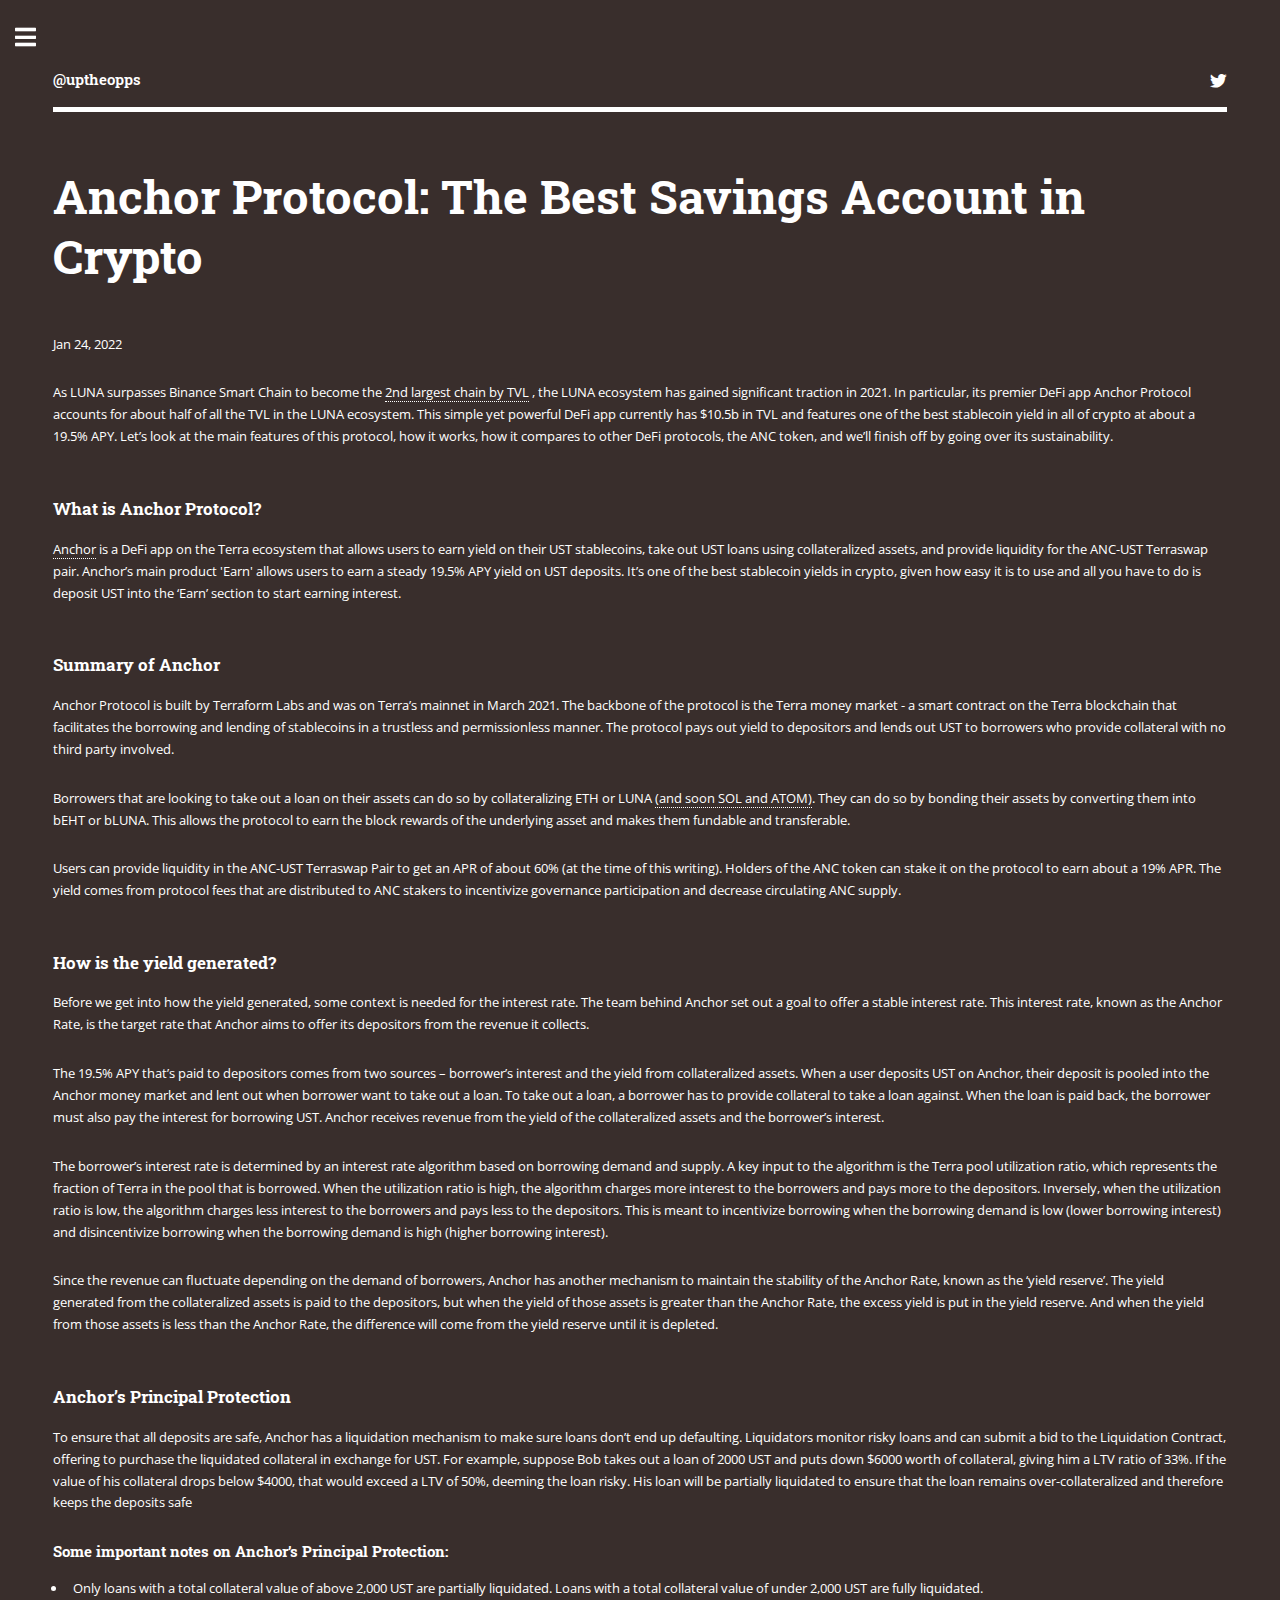
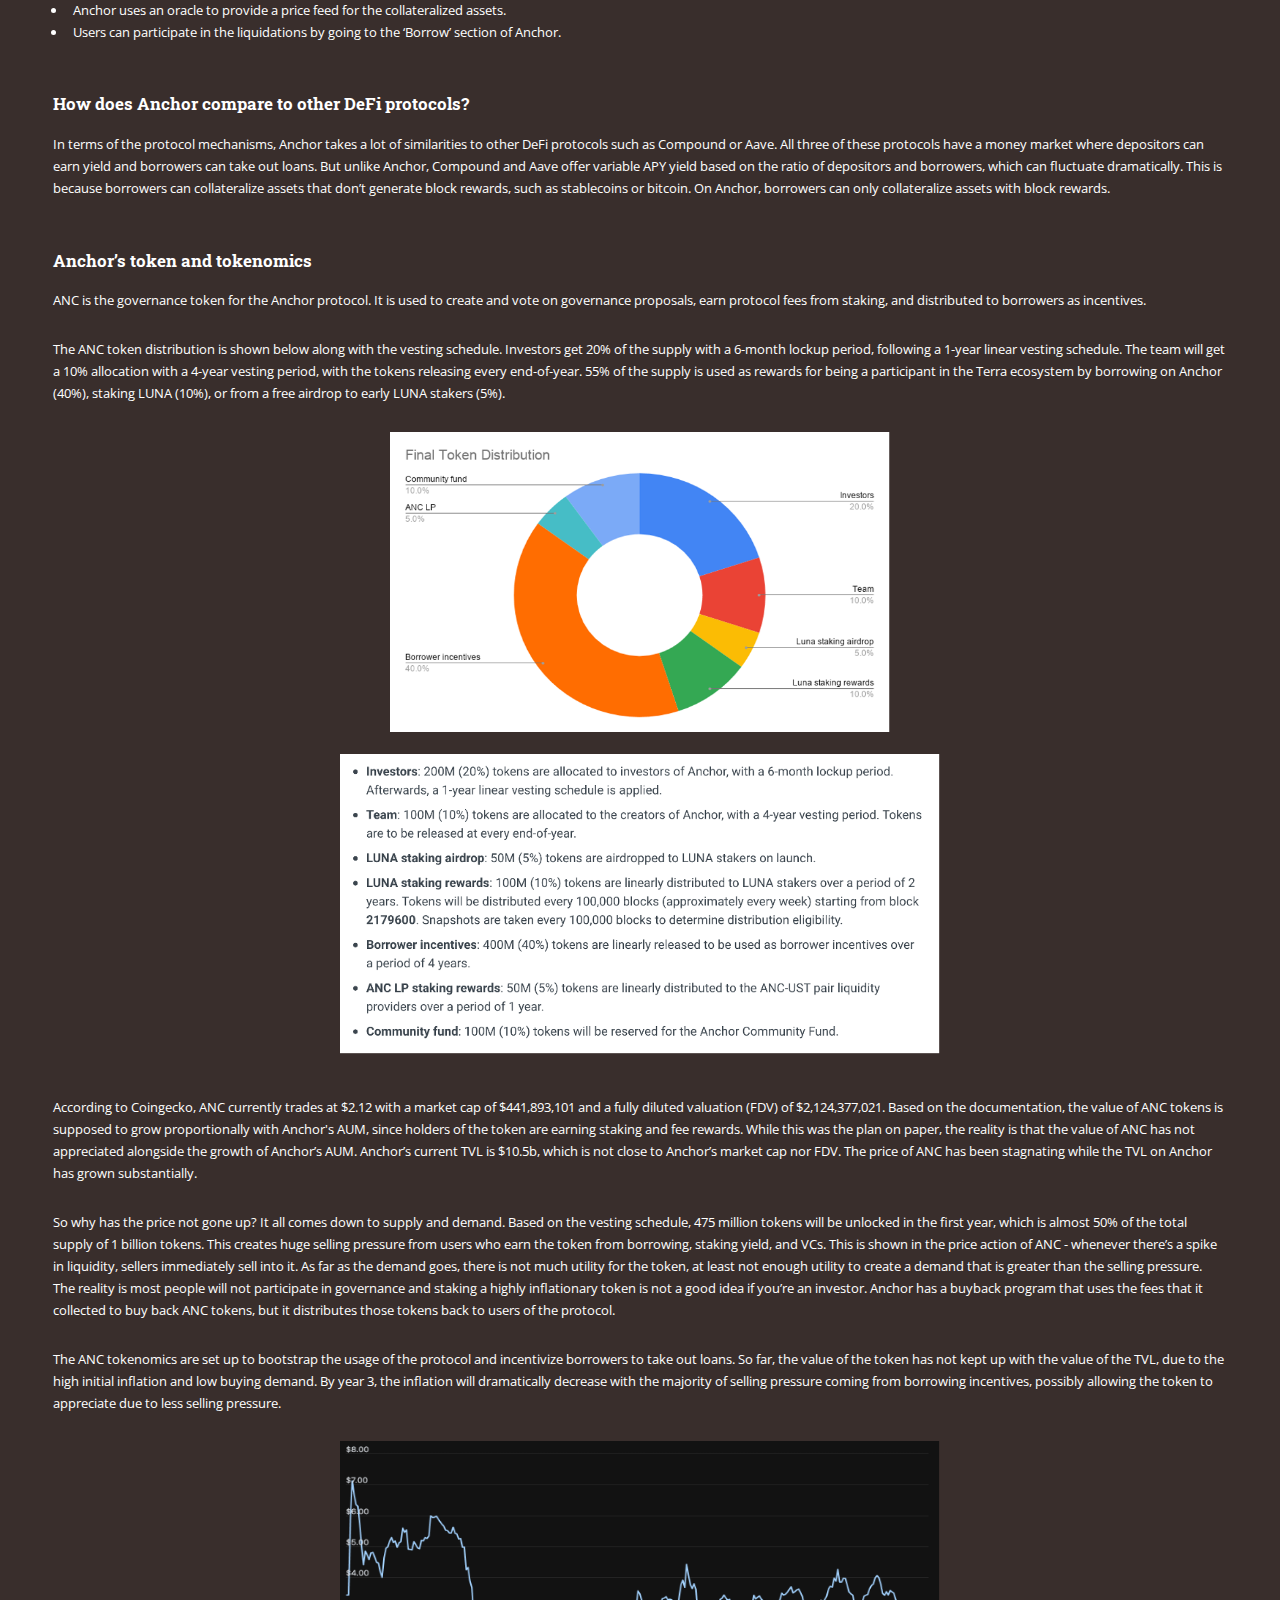
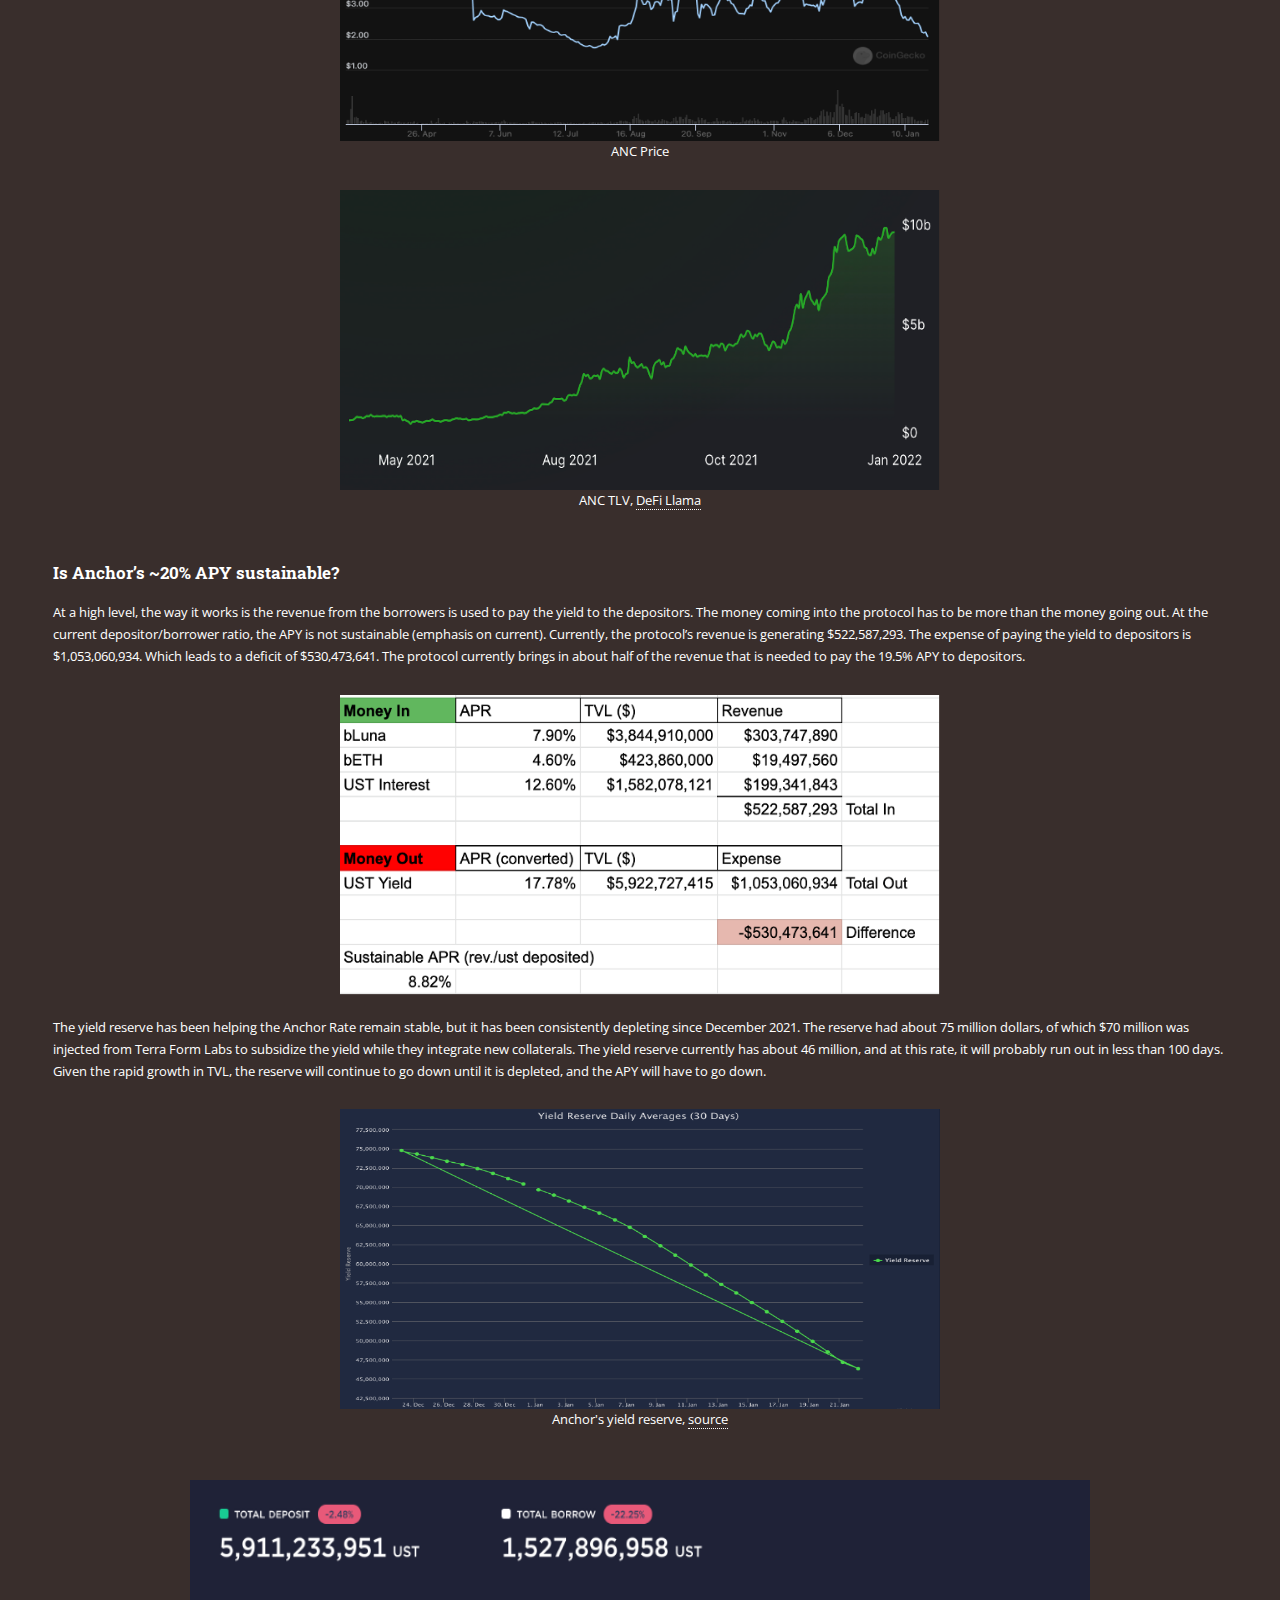
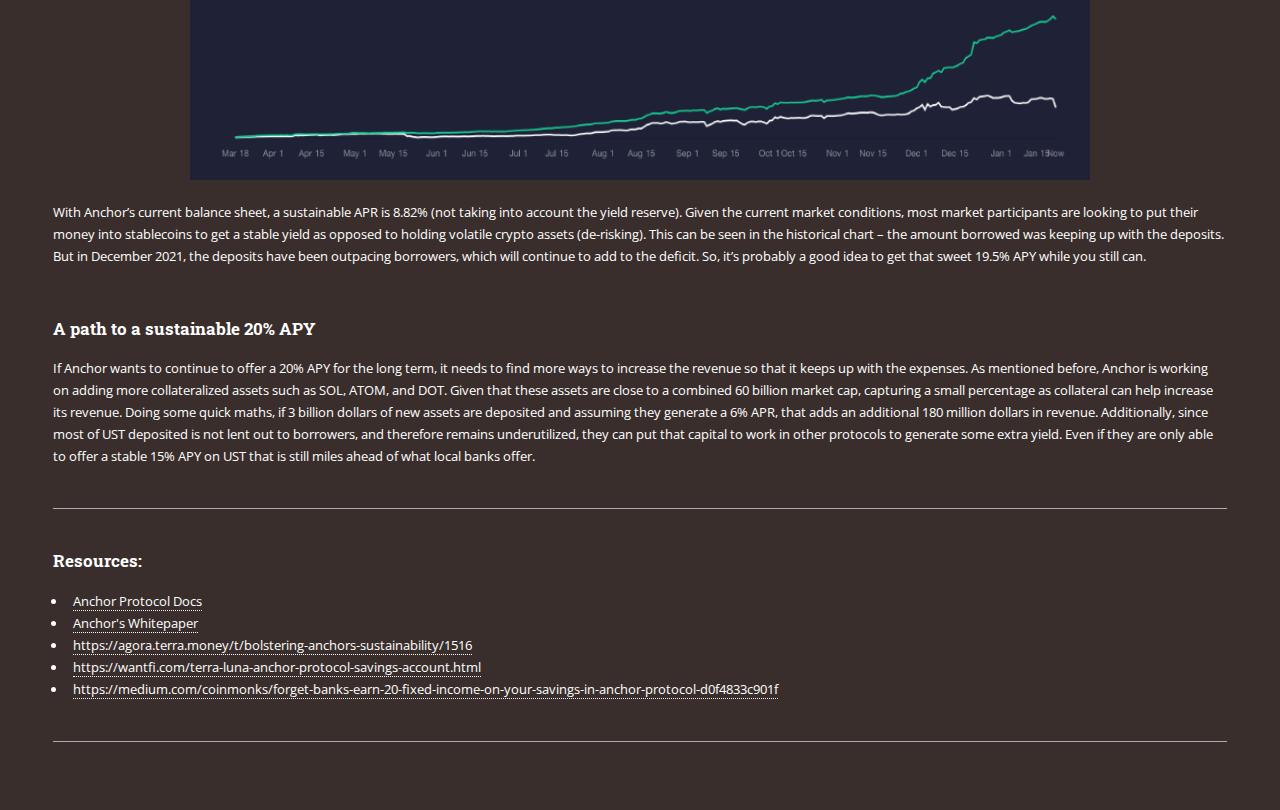
==== anchor_protocol_overview.html @ deb4ea28 "initialcommit" ====
<!DOCTYPE HTML>
<!--
	Editorial by HTML5 UP
	html5up.net | @ajlkn
	Free for personal and commercial use under the CCA 3.0 license (html5up.net/license)
-->
<html>
	<head>
		<title>Anchor Protocol: The Best Savings Account in Crypto</title>
		<meta charset="utf-8" />
		<meta name="viewport" content="width=device-width, initial-scale=1, user-scalable=no" />
		<link rel="stylesheet" href="assets/css/main.css" />
	</head>
	<body class="is-preload">

		<!-- Wrapper -->
			<div id="wrapper">

				<!-- Main -->
					<div id="main">
						<div class="inner">

							<!-- Header -->
								<header id="header">
									<a href="index.html" class="logo"><strong>@uptheopps</strong></a>
									<ul class="icons">
										<li><a href="https://www.twitter.com/uptheopps" target="_blank" class="icon brands fa-twitter"><span class="label">Twitter</span></a></li>
									</ul>
								</header>

							<!-- Content -->
								<section>
									<header class="main">
										<h1>Anchor Protocol: The Best Savings Account in Crypto</h1>
									</header>

									<p>Jan 24, 2022</p>

									<p>As LUNA surpasses Binance Smart Chain to become the <a href="https://www.coindesk.com/markets/2021/12/21/terra-becomes-second-largest-defi-protocol-surpassing-binance-smart-chain/" target="_blank">2nd largest chain by TVL</a> , the LUNA ecosystem has gained significant traction in 2021. In particular, its premier DeFi app Anchor Protocol accounts for about half of all the TVL in the LUNA ecosystem. This simple yet powerful DeFi app currently has $10.5b in TVL and features one of the best stablecoin yield in all of crypto at about a 19.5% APY. Let’s look at the main features of this protocol, how it works, how it compares to other DeFi protocols, the ANC token, and we’ll finish off by going over its sustainability.</p>
									<br>
									<h3>What is Anchor Protocol?</h3>
									<p><a href="https://www.anchorprotocol.com" target="_blank">Anchor</a>  is a DeFi app on the Terra ecosystem that allows users to earn yield on their UST stablecoins, take out UST loans using collateralized assets, and provide liquidity for the ANC-UST Terraswap pair. Anchor’s main product 'Earn' allows users to earn a steady 19.5% APY yield on UST deposits. It’s one of the best stablecoin yields in crypto, given how easy it is to use and all you have to do is deposit UST into the ‘Earn’ section to start earning interest.</p>
									<br>
									<h3>Summary of Anchor</h3>
									<p>Anchor Protocol is built by Terraform Labs and was on Terra’s mainnet in March 2021. The backbone of the protocol is the Terra money market - a smart contract on the Terra blockchain that facilitates the borrowing and lending of stablecoins in a trustless and permissionless manner. The protocol pays out yield to depositors and lends out UST to borrowers who provide collateral with no third party involved.</p>
									<p>Borrowers that are looking to take out a loan on their assets can do so by collateralizing ETH or LUNA <a href="https://twitter.com/anchor_protocol/status/1480732478478307330" target=_blank>(and soon SOL and ATOM)</a>. They can do so by bonding their assets by converting them into bEHT or bLUNA. This allows the protocol to earn the block rewards of the underlying asset and makes them fundable and transferable.</p>
									<p>Users can provide liquidity in the ANC-UST Terraswap Pair to get an APR of about 60% (at the time of this writing). Holders of the ANC token can stake it on the protocol to earn about a 19% APR. The yield comes from protocol fees that are distributed to ANC stakers to incentivize governance participation and decrease circulating ANC supply.</p>
									<br>
									<h3>How is the yield generated?</h3>
									<p>Before we get into how the yield generated, some context is needed for the interest rate. The team behind Anchor set out a goal to offer a stable interest rate. This interest rate, known as the Anchor Rate, is the target rate that Anchor aims to offer its depositors from the revenue it collects.</p>
									<p>The 19.5% APY that’s paid to depositors comes from two sources – borrower’s interest and the yield from collateralized assets. When a user deposits UST on Anchor, their deposit is pooled into the Anchor money market and lent out when borrower want to take out a loan. To take out a loan, a borrower has to provide collateral to take a loan against. When the loan is paid back, the borrower must also pay the interest for borrowing UST. Anchor receives revenue from the yield of the collateralized assets and the borrower’s interest.</p>
									<p>The borrower’s interest rate is determined by an interest rate algorithm based on borrowing demand and supply. A key input to the algorithm is the Terra pool utilization ratio, which represents the fraction of Terra in the pool that is borrowed. When the utilization ratio is high, the algorithm charges more interest to the borrowers and pays more to the depositors. Inversely, when the utilization ratio is low, the algorithm charges less interest to the borrowers and pays less to the depositors. This is meant to incentivize borrowing when the borrowing demand is low (lower borrowing interest) and disincentivize borrowing when the borrowing demand is high (higher borrowing interest).</p>
									<p>Since the revenue can fluctuate depending on the demand of borrowers, Anchor has another mechanism to maintain the stability of the Anchor Rate, known as the ‘yield reserve’. The yield generated from the collateralized assets is paid to the depositors, but when the yield of those assets is greater than the Anchor Rate, the excess yield is put in the yield reserve. And when the yield from those assets is less than the Anchor Rate, the difference will come from the yield reserve until it is depleted.</p>
									<br>
									<h3>Anchor’s Principal Protection</h3>
									<p>To ensure that all deposits are safe, Anchor has a liquidation mechanism to make sure loans don’t end up defaulting. Liquidators monitor risky loans and can submit a bid to the Liquidation Contract, offering to purchase the liquidated collateral in exchange for UST. For example, suppose Bob takes out a loan of 2000 UST and puts down $6000 worth of collateral, giving him a LTV ratio of 33%. If the value of his collateral drops below $4000, that would exceed a LTV of 50%, deeming the loan risky. His loan will be partially liquidated to ensure that the loan remains over-collateralized and therefore keeps the deposits safe</p>
									<h4>Some important notes on Anchor’s Principal Protection:</h4>
									<ul>
										<li>Only loans with a total collateral value of above 2,000 UST are partially liquidated. Loans with a total collateral value of under 2,000 UST are fully liquidated.</li>
										<li>Anchor uses an oracle to provide a price feed for the collateralized assets.</li>
										<li>Users can participate in the liquidations by going to the ‘Borrow’ section of Anchor.</li>
									</ul>
									<br>
									<h3>How does Anchor compare to other DeFi protocols?</h3>
									<p>In terms of the protocol mechanisms, Anchor takes a lot of similarities to other DeFi protocols such as Compound or Aave. All three of these protocols have a money market where depositors can earn yield and borrowers can take out loans. But unlike Anchor, Compound and Aave offer variable APY yield based on the ratio of depositors and borrowers, which can fluctuate dramatically. This is because borrowers can collateralize assets that don’t generate block rewards, such as stablecoins or bitcoin. On Anchor, borrowers can only collateralize assets with block rewards.</p>
									<br>
									<h3>Anchor’s token and tokenomics</h3>
									<p>ANC is the governance token for the Anchor protocol. It is used to create and vote on governance proposals, earn protocol fees from staking, and distributed to borrowers as incentives.</p>
									<p>The ANC token distribution is shown below along with the vesting schedule. Investors get 20% of the supply with a 6-month lockup period, following a 1-year linear vesting schedule. The team will get a 10% allocation with a 4-year vesting period, with the tokens releasing every end-of-year. 55% of the supply is used as rewards for being a participant in the Terra ecosystem by borrowing on Anchor (40%), staking LUNA (10%), or from a free airdrop to early LUNA stakers (5%).</p>
									<img src="images/anc_token_distribution.png" alt="anc_token_distribution" width="500" height="300">
									<br>
									<img src="images/anc_vesting_schedule.png" alt="anc_vesting_schedule" width="600" height="300">
									<br>
									<br>
									<p>According to Coingecko, ANC currently trades at $2.12 with a market cap of $441,893,101 and a fully diluted valuation (FDV) of $2,124,377,021. Based on the documentation, the value of ANC tokens is supposed to grow proportionally with Anchor's AUM, since holders of the token are earning staking and fee rewards. While this was the plan on paper, the reality is that the value of ANC has not appreciated alongside the growth of Anchor’s AUM. Anchor’s current TVL is $10.5b, which is not close to Anchor’s market cap nor FDV. The price of ANC has been stagnating while the TVL on Anchor has grown substantially.</p>
									<p>So why has the price not gone up? It all comes down to supply and demand. Based on the vesting schedule, 475 million tokens will be unlocked in the first year, which is almost 50% of the total supply of 1 billion tokens. This creates huge selling pressure from users who earn the token from borrowing, staking yield, and VCs. This is shown in the price action of ANC - whenever there’s a spike in liquidity, sellers immediately sell into it. As far as the demand goes, there is not much utility for the token, at least not enough utility to create a demand that is greater than the selling pressure. The reality is most people will not participate in governance and staking a highly inflationary token is not a good idea if you’re an investor. Anchor has a buyback program that uses the fees that it collected to buy back ANC tokens, but it distributes those tokens back to users of the protocol.</p>
									<p>The ANC tokenomics are set up to bootstrap the usage of the protocol and incentivize borrowers to take out loans. So far, the value of the token has not kept up with the value of the TVL, due to the high initial inflation and low buying demand. By year 3, the inflation will dramatically decrease with the majority of selling pressure coming from borrowing incentives, possibly allowing the token to appreciate due to less selling pressure.</p>
									<img src="images/anc_price.png" alt="anc_price" width="600" height="300">
									<p style="text-align:center">ANC Price</p>
									<img src="images/anc_tvl.png" alt="anc_tvl" width="600" height="300" class="center">
									<p style="text-align:center">ANC TLV, <a href="https://defillama.com/protocol/anchor" target="_blank">DeFi Llama</a></p>
									<br>
									<h3>Is Anchor’s ~20% APY sustainable?</h3>
									<p>At a high level, the way it works is the revenue from the borrowers is used to pay the yield to the depositors. The money coming into the protocol has to be more than the money going out. At the current depositor/borrower ratio, the APY is not sustainable (emphasis on current). Currently, the protocol’s revenue is generating $522,587,293. The expense of paying the yield to depositors is $1,053,060,934. Which leads to a deficit of $530,473,641. The protocol currently brings in about half of the revenue that is needed to pay the 19.5% APY to depositors.</p>
									<img src="images/anc_balance_sheet.png" alt="anc_balance_sheet" width="600" height="300">
									<br>
									<p>The yield reserve has been helping the Anchor Rate remain stable, but it has been consistently depleting since December 2021. The reserve had about 75 million dollars, of which $70 million was injected from Terra Form Labs to subsidize the yield while they integrate new collaterals. The yield reserve currently has about 46 million, and at this rate, it will probably run out in less than 100 days. Given the rapid growth in TVL, the reserve will continue to go down until it is depleted, and the APY will have to go down. </p>
									<img src="images/anc_yield_res.png" alt="anc_yield_res" width="600" height="300">
									<p style="text-align:center">Anchor's yield reserve, <a href="http://www.mirrortracker.info/anchor" target="_blank">source</a></p>
									<br>
									<img src="images/anc_borrow_deposit.png" alt="anc_borrow_deposit" width="900" height="300">
									<br>
									<p>With Anchor’s current balance sheet, a sustainable APR is 8.82% (not taking into account the yield reserve). Given the current market conditions, most market participants are looking to put their money into stablecoins to get a stable yield as opposed to holding volatile crypto assets (de-risking). This can be seen in the historical chart – the amount borrowed was keeping up with the deposits. But in December 2021, the deposits have been outpacing borrowers, which will continue to add to the deficit. So, it’s probably a good idea to get that sweet 19.5% APY while you still can. </p>
									<br>
									<h3>A path to a sustainable 20% APY</h3>
									<p>If Anchor wants to continue to offer a 20% APY for the long term, it needs to find more ways to increase the revenue so that it keeps up with the expenses. As mentioned before, Anchor is working on adding more collateralized assets such as SOL, ATOM, and DOT. Given that these assets are close to a combined 60 billion market cap, capturing a small percentage as collateral can help increase its revenue. Doing some quick maths, if 3 billion dollars of new assets are deposited and assuming they generate a 6% APR, that adds an additional 180 million dollars in revenue. Additionally, since most of UST deposited is not lent out to borrowers, and therefore remains underutilized, they can put that capital to work in other protocols to generate some extra yield. Even if they are only able to offer a stable 15% APY on UST that is still miles ahead of what local banks offer.</p>
									<hr class="major" />
									<h3>Resources:</h3>
									<ul>
										<li><a href="https://docs.anchorprotocol.com/" target="_blank">Anchor Protocol Docs</a></li>
										<li><a href="https://www.anchorprotocol.com/docs/anchor-v1.1.pdf" target="_blank">Anchor's Whitepaper</a></li>
										<li><a href="https://agora.terra.money/t/bolstering-anchors-sustainability/1516" target="_blank">https://agora.terra.money/t/bolstering-anchors-sustainability/1516</a></li>
										<li><a href="https://wantfi.com/terra-luna-anchor-protocol-savings-account.html" target="_blank">https://wantfi.com/terra-luna-anchor-protocol-savings-account.html</a></li>
										<li><a href="https://medium.com/coinmonks/forget-banks-earn-20-fixed-income-on-your-savings-in-anchor-protocol-d0f4833c901f" target="_blank">https://medium.com/coinmonks/forget-banks-earn-20-fixed-income-on-your-savings-in-anchor-protocol-d0f4833c901f</a></li>
									</ul>
									<hr class="major" />
									<style>
										img {
										  display: block;
										  margin-left: auto;
										  margin-right: auto;
										}
										</style>

								</section>

						</div>
					</div>

		<!-- Sidebar -->
					<div id="sidebar">
						<div class="inner">

							<!-- Menu -->
								<nav id="menu">
									<header class="major">
										<h2>Menu</h2>
									</header>
									<ul>
										<li><a href="index.html">Home</a></li>
										<li><a href="protocol_overviews.html">Protocol Overviews</a></li>
										<!--
										<li><a href="elements.html">Podcast Reviews</a></li>
										<li><a href="elements.html">Metaverse/GameFi</a></li>
										<li><a href="elements.html">Web3 Music</a></li>
										<li><a href="elements.html">NFTs</a></li>
										<li><a href="elements.html">Research</a></li>

									    -->



										<!--
										<li>
											<span class="opener">Categories</span>
											<ul>
												<li><a href="#">Layer 1's</a></li>
												<li><a href="#">DeFi</a></li>
												<li><a href="#">NFTs</a></li>
												<li><a href="#">Metaverse</a></li>
											</ul>
										</li>
										-->
				
									</ul>
								</nav>

							<!-- Footer -->
								<footer id="footer">
								</footer>

						</div>
					</div>

			</div>

		<!-- Scripts -->
			<script src="assets/js/jquery.min.js"></script>
			<script src="assets/js/browser.min.js"></script>
			<script src="assets/js/breakpoints.min.js"></script>
			<script src="assets/js/util.js"></script>
			<script src="assets/js/main.js"></script>

	</body>
</html>
---- assets/css/main.css ----
@import url(fontawesome-all.min.css);
@import url("https://fonts.googleapis.com/css?family=Open+Sans:400,600,400italic,600italic|Roboto+Slab:400,700");
/*
	Editorial by HTML5 UP
	html5up.net | @ajlkn
	Free for personal and commercial use under the CCA 3.0 license (html5up.net/license)
*/
html, body, div, span, applet, object,
iframe, h1, h2, h3, h4, h5, h6, p, blockquote,
pre, a, abbr, acronym, address, big, cite,
code, del, dfn, em, img, ins, kbd, q, s, samp,
small, strike, strong, sub, sup, tt, var, b,
u, i, center, dl, dt, dd, ol, ul, li, fieldset,
form, label, legend, table, caption, tbody,
tfoot, thead, tr, th, td, article, aside,
canvas, details, embed, figure, figcaption,
footer, header, hgroup, menu, nav, output, ruby,
section, summary, time, mark, audio, video {
  margin: 0;
  padding: 0;
  border: 0;
  font-size: 100%;
  font: inherit;
  vertical-align: baseline; }

article, aside, details, figcaption, figure,
footer, header, hgroup, menu, nav, section {
  display: block; }

body {
  line-height: 1; }

ol, ul {
  list-style: none; }

blockquote, q {
  quotes: none; }
  blockquote:before, blockquote:after, q:before, q:after {
    content: '';
    content: none; }

table {
  border-collapse: collapse;
  border-spacing: 0; }

body {
  -webkit-text-size-adjust: none; }

mark {
  background-color: transparent;
  color: inherit; }

input::-moz-focus-inner {
  border: 0;
  padding: 0; }

input, select, textarea {
  -moz-appearance: none;
  -webkit-appearance: none;
  -ms-appearance: none;
  appearance: none; }

/* Basic */
@-ms-viewport {
  width: device-width; }

body {
  -ms-overflow-style: scrollbar; }

@media screen and (max-width: 480px) {
  html, body {
    min-width: 320px; } }

html {
  box-sizing: border-box; }

*, *:before, *:after {
  box-sizing: inherit; }

body {
  background: #392E2C; }
  body.is-preload *, body.is-preload *:before, body.is-preload *:after, body.is-resizing *, body.is-resizing *:before, body.is-resizing *:after {
    -moz-animation: none !important;
    -webkit-animation: none !important;
    -ms-animation: none !important;
    animation: none !important;
    -moz-transition: none !important;
    -webkit-transition: none !important;
    -ms-transition: none !important;
    transition: none !important; }

/* Type */
body, input, select, textarea {
  color: #ffffff;
  font-family: "Open Sans", sans-serif;
  font-size: 13pt;
  font-weight: 400;
  line-height: 1.65; }
  @media screen and (max-width: 1680px) {
    body, input, select, textarea {
      font-size: 11pt; } }
  @media screen and (max-width: 1280px) {
    body, input, select, textarea {
      font-size: 10pt; } }
  @media screen and (max-width: 360px) {
    body, input, select, textarea {
      font-size: 9pt; } }

a {
  -moz-transition: color 0.2s ease-in-out, border-bottom-color 0.2s ease-in-out;
  -webkit-transition: color 0.2s ease-in-out, border-bottom-color 0.2s ease-in-out;
  -ms-transition: color 0.2s ease-in-out, border-bottom-color 0.2s ease-in-out;
  transition: color 0.2s ease-in-out, border-bottom-color 0.2s ease-in-out;
  border-bottom: dotted 1px;
  color: #ffffff;
  text-decoration: none; }
  a:hover {
    border-bottom-color: #ffffff;
    color: #ffffff !important; }
    a:hover strong {
      color: inherit; }

strong, b {
  color: #ffffff;
  font-weight: 600; }

em, i {
  font-style: italic; }

p {
  margin: 0 0 2em 0; }

h1, h2, h3, h4, h5, h6 {
  color: #ffffff;
  font-family: "Roboto Slab", serif;
  font-weight: 700;
  line-height: 1.5;
  margin: 0 0 1em 0; }
  h1 a, h2 a, h3 a, h4 a, h5 a, h6 a {
    color: inherit;
    text-decoration: none;
    border-bottom: 0; }

h1 {
  font-size: 4em;
  margin: 0 0 0.5em 0;
  line-height: 1.3; }

h2 {
  font-size: 1.75em; }

h3 {
  font-size: 1.25em; }

h4 {
  font-size: 1.1em; }

h5 {
  font-size: 0.9em; }

h6 {
  font-size: 0.7em; }

@media screen and (max-width: 1680px) {
  h1 {
    font-size: 3.5em; } }

@media screen and (max-width: 980px) {
  h1 {
    font-size: 3.25em; } }

@media screen and (max-width: 736px) {
  h1 {
    font-size: 2em;
    line-height: 1.4; }
  h2 {
    font-size: 1.5em; } }

sub {
  font-size: 0.8em;
  position: relative;
  top: 0.5em; }

sup {
  font-size: 0.8em;
  position: relative;
  top: -0.5em; }

blockquote {
  border-left: solid 3px rgba(210, 215, 217, 0.75);
  font-style: italic;
  margin: 0 0 2em 0;
  padding: 0.5em 0 0.5em 2em; }

code {
  background: rgba(230, 235, 237, 0.25);
  border-radius: 0.375em;
  border: solid 1px rgba(210, 215, 217, 0.75);
  font-family: "Courier New", monospace;
  font-size: 0.9em;
  margin: 0 0.25em;
  padding: 0.25em 0.65em; }

pre {
  -webkit-overflow-scrolling: touch;
  font-family: "Courier New", monospace;
  font-size: 0.9em;
  margin: 0 0 2em 0; }
  pre code {
    display: block;
    line-height: 1.75;
    padding: 1em 1.5em;
    overflow-x: auto; }

hr {
  border: 0;
  border-bottom: solid 1px rgba(210, 215, 217, 0.75);
  margin: 2em 0; }
  hr.major {
    margin: 3em 0; }

.align-left {
  text-align: left; }

.align-center {
  text-align: center; }

.align-right {
  text-align: right; }

/* Row */
.row {
  display: flex;
  flex-wrap: wrap;
  box-sizing: border-box;
  align-items: stretch; }
  .row > * {
    box-sizing: border-box; }
  .row.gtr-uniform > * > :last-child {
    margin-bottom: 0; }
  .row.aln-left {
    justify-content: flex-start; }
  .row.aln-center {
    justify-content: center; }
  .row.aln-right {
    justify-content: flex-end; }
  .row.aln-top {
    align-items: flex-start; }
  .row.aln-middle {
    align-items: center; }
  .row.aln-bottom {
    align-items: flex-end; }
  .row > .imp {
    order: -1; }
  .row > .col-1 {
    width: 8.33333%; }
  .row > .off-1 {
    margin-left: 8.33333%; }
  .row > .col-2 {
    width: 16.66667%; }
  .row > .off-2 {
    margin-left: 16.66667%; }
  .row > .col-3 {
    width: 25%; }
  .row > .off-3 {
    margin-left: 25%; }
  .row > .col-4 {
    width: 33.33333%; }
  .row > .off-4 {
    margin-left: 33.33333%; }
  .row > .col-5 {
    width: 41.66667%; }
  .row > .off-5 {
    margin-left: 41.66667%; }
  .row > .col-6 {
    width: 50%; }
  .row > .off-6 {
    margin-left: 50%; }
  .row > .col-7 {
    width: 58.33333%; }
  .row > .off-7 {
    margin-left: 58.33333%; }
  .row > .col-8 {
    width: 66.66667%; }
  .row > .off-8 {
    margin-left: 66.66667%; }
  .row > .col-9 {
    width: 75%; }
  .row > .off-9 {
    margin-left: 75%; }
  .row > .col-10 {
    width: 83.33333%; }
  .row > .off-10 {
    margin-left: 83.33333%; }
  .row > .col-11 {
    width: 91.66667%; }
  .row > .off-11 {
    margin-left: 91.66667%; }
  .row > .col-12 {
    width: 100%; }
  .row > .off-12 {
    margin-left: 100%; }
  .row.gtr-0 {
    margin-top: 0;
    margin-left: 0em; }
    .row.gtr-0 > * {
      padding: 0 0 0 0em; }
    .row.gtr-0.gtr-uniform {
      margin-top: 0em; }
      .row.gtr-0.gtr-uniform > * {
        padding-top: 0em; }
  .row.gtr-25 {
    margin-top: 0;
    margin-left: -0.375em; }
    .row.gtr-25 > * {
      padding: 0 0 0 0.375em; }
    .row.gtr-25.gtr-uniform {
      margin-top: -0.375em; }
      .row.gtr-25.gtr-uniform > * {
        padding-top: 0.375em; }
  .row.gtr-50 {
    margin-top: 0;
    margin-left: -0.75em; }
    .row.gtr-50 > * {
      padding: 0 0 0 0.75em; }
    .row.gtr-50.gtr-uniform {
      margin-top: -0.75em; }
      .row.gtr-50.gtr-uniform > * {
        padding-top: 0.75em; }
  .row {
    margin-top: 0;
    margin-left: -1.5em; }
    .row > * {
      padding: 0 0 0 1.5em; }
    .row.gtr-uniform {
      margin-top: -1.5em; }
      .row.gtr-uniform > * {
        padding-top: 1.5em; }
  .row.gtr-150 {
    margin-top: 0;
    margin-left: -2.25em; }
    .row.gtr-150 > * {
      padding: 0 0 0 2.25em; }
    .row.gtr-150.gtr-uniform {
      margin-top: -2.25em; }
      .row.gtr-150.gtr-uniform > * {
        padding-top: 2.25em; }
  .row.gtr-200 {
    margin-top: 0;
    margin-left: -3em; }
    .row.gtr-200 > * {
      padding: 0 0 0 3em; }
    .row.gtr-200.gtr-uniform {
      margin-top: -3em; }
      .row.gtr-200.gtr-uniform > * {
        padding-top: 3em; }
  @media screen and (max-width: 1680px) {
    .row {
      display: flex;
      flex-wrap: wrap;
      box-sizing: border-box;
      align-items: stretch; }
      .row > * {
        box-sizing: border-box; }
      .row.gtr-uniform > * > :last-child {
        margin-bottom: 0; }
      .row.aln-left {
        justify-content: flex-start; }
      .row.aln-center {
        justify-content: center; }
      .row.aln-right {
        justify-content: flex-end; }
      .row.aln-top {
        align-items: flex-start; }
      .row.aln-middle {
        align-items: center; }
      .row.aln-bottom {
        align-items: flex-end; }
      .row > .imp-xlarge {
        order: -1; }
      .row > .col-1-xlarge {
        width: 8.33333%; }
      .row > .off-1-xlarge {
        margin-left: 8.33333%; }
      .row > .col-2-xlarge {
        width: 16.66667%; }
      .row > .off-2-xlarge {
        margin-left: 16.66667%; }
      .row > .col-3-xlarge {
        width: 25%; }
      .row > .off-3-xlarge {
        margin-left: 25%; }
      .row > .col-4-xlarge {
        width: 33.33333%; }
      .row > .off-4-xlarge {
        margin-left: 33.33333%; }
      .row > .col-5-xlarge {
        width: 41.66667%; }
      .row > .off-5-xlarge {
        margin-left: 41.66667%; }
      .row > .col-6-xlarge {
        width: 50%; }
      .row > .off-6-xlarge {
        margin-left: 50%; }
      .row > .col-7-xlarge {
        width: 58.33333%; }
      .row > .off-7-xlarge {
        margin-left: 58.33333%; }
      .row > .col-8-xlarge {
        width: 66.66667%; }
      .row > .off-8-xlarge {
        margin-left: 66.66667%; }
      .row > .col-9-xlarge {
        width: 75%; }
      .row > .off-9-xlarge {
        margin-left: 75%; }
      .row > .col-10-xlarge {
        width: 83.33333%; }
      .row > .off-10-xlarge {
        margin-left: 83.33333%; }
      .row > .col-11-xlarge {
        width: 91.66667%; }
      .row > .off-11-xlarge {
        margin-left: 91.66667%; }
      .row > .col-12-xlarge {
        width: 100%; }
      .row > .off-12-xlarge {
        margin-left: 100%; }
      .row.gtr-0 {
        margin-top: 0;
        margin-left: 0em; }
        .row.gtr-0 > * {
          padding: 0 0 0 0em; }
        .row.gtr-0.gtr-uniform {
          margin-top: 0em; }
          .row.gtr-0.gtr-uniform > * {
            padding-top: 0em; }
      .row.gtr-25 {
        margin-top: 0;
        margin-left: -0.375em; }
        .row.gtr-25 > * {
          padding: 0 0 0 0.375em; }
        .row.gtr-25.gtr-uniform {
          margin-top: -0.375em; }
          .row.gtr-25.gtr-uniform > * {
            padding-top: 0.375em; }
      .row.gtr-50 {
        margin-top: 0;
        margin-left: -0.75em; }
        .row.gtr-50 > * {
          padding: 0 0 0 0.75em; }
        .row.gtr-50.gtr-uniform {
          margin-top: -0.75em; }
          .row.gtr-50.gtr-uniform > * {
            padding-top: 0.75em; }
      .row {
        margin-top: 0;
        margin-left: -1.5em; }
        .row > * {
          padding: 0 0 0 1.5em; }
        .row.gtr-uniform {
          margin-top: -1.5em; }
          .row.gtr-uniform > * {
            padding-top: 1.5em; }
      .row.gtr-150 {
        margin-top: 0;
        margin-left: -2.25em; }
        .row.gtr-150 > * {
          padding: 0 0 0 2.25em; }
        .row.gtr-150.gtr-uniform {
          margin-top: -2.25em; }
          .row.gtr-150.gtr-uniform > * {
            padding-top: 2.25em; }
      .row.gtr-200 {
        margin-top: 0;
        margin-left: -3em; }
        .row.gtr-200 > * {
          padding: 0 0 0 3em; }
        .row.gtr-200.gtr-uniform {
          margin-top: -3em; }
          .row.gtr-200.gtr-uniform > * {
            padding-top: 3em; } }
  @media screen and (max-width: 1280px) {
    .row {
      display: flex;
      flex-wrap: wrap;
      box-sizing: border-box;
      align-items: stretch; }
      .row > * {
        box-sizing: border-box; }
      .row.gtr-uniform > * > :last-child {
        margin-bottom: 0; }
      .row.aln-left {
        justify-content: flex-start; }
      .row.aln-center {
        justify-content: center; }
      .row.aln-right {
        justify-content: flex-end; }
      .row.aln-top {
        align-items: flex-start; }
      .row.aln-middle {
        align-items: center; }
      .row.aln-bottom {
        align-items: flex-end; }
      .row > .imp-large {
        order: -1; }
      .row > .col-1-large {
        width: 8.33333%; }
      .row > .off-1-large {
        margin-left: 8.33333%; }
      .row > .col-2-large {
        width: 16.66667%; }
      .row > .off-2-large {
        margin-left: 16.66667%; }
      .row > .col-3-large {
        width: 25%; }
      .row > .off-3-large {
        margin-left: 25%; }
      .row > .col-4-large {
        width: 33.33333%; }
      .row > .off-4-large {
        margin-left: 33.33333%; }
      .row > .col-5-large {
        width: 41.66667%; }
      .row > .off-5-large {
        margin-left: 41.66667%; }
      .row > .col-6-large {
        width: 50%; }
      .row > .off-6-large {
        margin-left: 50%; }
      .row > .col-7-large {
        width: 58.33333%; }
      .row > .off-7-large {
        margin-left: 58.33333%; }
      .row > .col-8-large {
        width: 66.66667%; }
      .row > .off-8-large {
        margin-left: 66.66667%; }
      .row > .col-9-large {
        width: 75%; }
      .row > .off-9-large {
        margin-left: 75%; }
      .row > .col-10-large {
        width: 83.33333%; }
      .row > .off-10-large {
        margin-left: 83.33333%; }
      .row > .col-11-large {
        width: 91.66667%; }
      .row > .off-11-large {
        margin-left: 91.66667%; }
      .row > .col-12-large {
        width: 100%; }
      .row > .off-12-large {
        margin-left: 100%; }
      .row.gtr-0 {
        margin-top: 0;
        margin-left: 0em; }
        .row.gtr-0 > * {
          padding: 0 0 0 0em; }
        .row.gtr-0.gtr-uniform {
          margin-top: 0em; }
          .row.gtr-0.gtr-uniform > * {
            padding-top: 0em; }
      .row.gtr-25 {
        margin-top: 0;
        margin-left: -0.375em; }
        .row.gtr-25 > * {
          padding: 0 0 0 0.375em; }
        .row.gtr-25.gtr-uniform {
          margin-top: -0.375em; }
          .row.gtr-25.gtr-uniform > * {
            padding-top: 0.375em; }
      .row.gtr-50 {
        margin-top: 0;
        margin-left: -0.75em; }
        .row.gtr-50 > * {
          padding: 0 0 0 0.75em; }
        .row.gtr-50.gtr-uniform {
          margin-top: -0.75em; }
          .row.gtr-50.gtr-uniform > * {
            padding-top: 0.75em; }
      .row {
        margin-top: 0;
        margin-left: -1.5em; }
        .row > * {
          padding: 0 0 0 1.5em; }
        .row.gtr-uniform {
          margin-top: -1.5em; }
          .row.gtr-uniform > * {
            padding-top: 1.5em; }
      .row.gtr-150 {
        margin-top: 0;
        margin-left: -2.25em; }
        .row.gtr-150 > * {
          padding: 0 0 0 2.25em; }
        .row.gtr-150.gtr-uniform {
          margin-top: -2.25em; }
          .row.gtr-150.gtr-uniform > * {
            padding-top: 2.25em; }
      .row.gtr-200 {
        margin-top: 0;
        margin-left: -3em; }
        .row.gtr-200 > * {
          padding: 0 0 0 3em; }
        .row.gtr-200.gtr-uniform {
          margin-top: -3em; }
          .row.gtr-200.gtr-uniform > * {
            padding-top: 3em; } }
  @media screen and (max-width: 980px) {
    .row {
      display: flex;
      flex-wrap: wrap;
      box-sizing: border-box;
      align-items: stretch; }
      .row > * {
        box-sizing: border-box; }
      .row.gtr-uniform > * > :last-child {
        margin-bottom: 0; }
      .row.aln-left {
        justify-content: flex-start; }
      .row.aln-center {
        justify-content: center; }
      .row.aln-right {
        justify-content: flex-end; }
      .row.aln-top {
        align-items: flex-start; }
      .row.aln-middle {
        align-items: center; }
      .row.aln-bottom {
        align-items: flex-end; }
      .row > .imp-medium {
        order: -1; }
      .row > .col-1-medium {
        width: 8.33333%; }
      .row > .off-1-medium {
        margin-left: 8.33333%; }
      .row > .col-2-medium {
        width: 16.66667%; }
      .row > .off-2-medium {
        margin-left: 16.66667%; }
      .row > .col-3-medium {
        width: 25%; }
      .row > .off-3-medium {
        margin-left: 25%; }
      .row > .col-4-medium {
        width: 33.33333%; }
      .row > .off-4-medium {
        margin-left: 33.33333%; }
      .row > .col-5-medium {
        width: 41.66667%; }
      .row > .off-5-medium {
        margin-left: 41.66667%; }
      .row > .col-6-medium {
        width: 50%; }
      .row > .off-6-medium {
        margin-left: 50%; }
      .row > .col-7-medium {
        width: 58.33333%; }
      .row > .off-7-medium {
        margin-left: 58.33333%; }
      .row > .col-8-medium {
        width: 66.66667%; }
      .row > .off-8-medium {
        margin-left: 66.66667%; }
      .row > .col-9-medium {
        width: 75%; }
      .row > .off-9-medium {
        margin-left: 75%; }
      .row > .col-10-medium {
        width: 83.33333%; }
      .row > .off-10-medium {
        margin-left: 83.33333%; }
      .row > .col-11-medium {
        width: 91.66667%; }
      .row > .off-11-medium {
        margin-left: 91.66667%; }
      .row > .col-12-medium {
        width: 100%; }
      .row > .off-12-medium {
        margin-left: 100%; }
      .row.gtr-0 {
        margin-top: 0;
        margin-left: 0em; }
        .row.gtr-0 > * {
          padding: 0 0 0 0em; }
        .row.gtr-0.gtr-uniform {
          margin-top: 0em; }
          .row.gtr-0.gtr-uniform > * {
            padding-top: 0em; }
      .row.gtr-25 {
        margin-top: 0;
        margin-left: -0.375em; }
        .row.gtr-25 > * {
          padding: 0 0 0 0.375em; }
        .row.gtr-25.gtr-uniform {
          margin-top: -0.375em; }
          .row.gtr-25.gtr-uniform > * {
            padding-top: 0.375em; }
      .row.gtr-50 {
        margin-top: 0;
        margin-left: -0.75em; }
        .row.gtr-50 > * {
          padding: 0 0 0 0.75em; }
        .row.gtr-50.gtr-uniform {
          margin-top: -0.75em; }
          .row.gtr-50.gtr-uniform > * {
            padding-top: 0.75em; }
      .row {
        margin-top: 0;
        margin-left: -1.5em; }
        .row > * {
          padding: 0 0 0 1.5em; }
        .row.gtr-uniform {
          margin-top: -1.5em; }
          .row.gtr-uniform > * {
            padding-top: 1.5em; }
      .row.gtr-150 {
        margin-top: 0;
        margin-left: -2.25em; }
        .row.gtr-150 > * {
          padding: 0 0 0 2.25em; }
        .row.gtr-150.gtr-uniform {
          margin-top: -2.25em; }
          .row.gtr-150.gtr-uniform > * {
            padding-top: 2.25em; }
      .row.gtr-200 {
        margin-top: 0;
        margin-left: -3em; }
        .row.gtr-200 > * {
          padding: 0 0 0 3em; }
        .row.gtr-200.gtr-uniform {
          margin-top: -3em; }
          .row.gtr-200.gtr-uniform > * {
            padding-top: 3em; } }
  @media screen and (max-width: 736px) {
    .row {
      display: flex;
      flex-wrap: wrap;
      box-sizing: border-box;
      align-items: stretch; }
      .row > * {
        box-sizing: border-box; }
      .row.gtr-uniform > * > :last-child {
        margin-bottom: 0; }
      .row.aln-left {
        justify-content: flex-start; }
      .row.aln-center {
        justify-content: center; }
      .row.aln-right {
        justify-content: flex-end; }
      .row.aln-top {
        align-items: flex-start; }
      .row.aln-middle {
        align-items: center; }
      .row.aln-bottom {
        align-items: flex-end; }
      .row > .imp-small {
        order: -1; }
      .row > .col-1-small {
        width: 8.33333%; }
      .row > .off-1-small {
        margin-left: 8.33333%; }
      .row > .col-2-small {
        width: 16.66667%; }
      .row > .off-2-small {
        margin-left: 16.66667%; }
      .row > .col-3-small {
        width: 25%; }
      .row > .off-3-small {
        margin-left: 25%; }
      .row > .col-4-small {
        width: 33.33333%; }
      .row > .off-4-small {
        margin-left: 33.33333%; }
      .row > .col-5-small {
        width: 41.66667%; }
      .row > .off-5-small {
        margin-left: 41.66667%; }
      .row > .col-6-small {
        width: 50%; }
      .row > .off-6-small {
        margin-left: 50%; }
      .row > .col-7-small {
        width: 58.33333%; }
      .row > .off-7-small {
        margin-left: 58.33333%; }
      .row > .col-8-small {
        width: 66.66667%; }
      .row > .off-8-small {
        margin-left: 66.66667%; }
      .row > .col-9-small {
        width: 75%; }
      .row > .off-9-small {
        margin-left: 75%; }
      .row > .col-10-small {
        width: 83.33333%; }
      .row > .off-10-small {
        margin-left: 83.33333%; }
      .row > .col-11-small {
        width: 91.66667%; }
      .row > .off-11-small {
        margin-left: 91.66667%; }
      .row > .col-12-small {
        width: 100%; }
      .row > .off-12-small {
        margin-left: 100%; }
      .row.gtr-0 {
        margin-top: 0;
        margin-left: 0em; }
        .row.gtr-0 > * {
          padding: 0 0 0 0em; }
        .row.gtr-0.gtr-uniform {
          margin-top: 0em; }
          .row.gtr-0.gtr-uniform > * {
            padding-top: 0em; }
      .row.gtr-25 {
        margin-top: 0;
        margin-left: -0.375em; }
        .row.gtr-25 > * {
          padding: 0 0 0 0.375em; }
        .row.gtr-25.gtr-uniform {
          margin-top: -0.375em; }
          .row.gtr-25.gtr-uniform > * {
            padding-top: 0.375em; }
      .row.gtr-50 {
        margin-top: 0;
        margin-left: -0.75em; }
        .row.gtr-50 > * {
          padding: 0 0 0 0.75em; }
        .row.gtr-50.gtr-uniform {
          margin-top: -0.75em; }
          .row.gtr-50.gtr-uniform > * {
            padding-top: 0.75em; }
      .row {
        margin-top: 0;
        margin-left: -1.5em; }
        .row > * {
          padding: 0 0 0 1.5em; }
        .row.gtr-uniform {
          margin-top: -1.5em; }
          .row.gtr-uniform > * {
            padding-top: 1.5em; }
      .row.gtr-150 {
        margin-top: 0;
        margin-left: -2.25em; }
        .row.gtr-150 > * {
          padding: 0 0 0 2.25em; }
        .row.gtr-150.gtr-uniform {
          margin-top: -2.25em; }
          .row.gtr-150.gtr-uniform > * {
            padding-top: 2.25em; }
      .row.gtr-200 {
        margin-top: 0;
        margin-left: -3em; }
        .row.gtr-200 > * {
          padding: 0 0 0 3em; }
        .row.gtr-200.gtr-uniform {
          margin-top: -3em; }
          .row.gtr-200.gtr-uniform > * {
            padding-top: 3em; } }
  @media screen and (max-width: 480px) {
    .row {
      display: flex;
      flex-wrap: wrap;
      box-sizing: border-box;
      align-items: stretch; }
      .row > * {
        box-sizing: border-box; }
      .row.gtr-uniform > * > :last-child {
        margin-bottom: 0; }
      .row.aln-left {
        justify-content: flex-start; }
      .row.aln-center {
        justify-content: center; }
      .row.aln-right {
        justify-content: flex-end; }
      .row.aln-top {
        align-items: flex-start; }
      .row.aln-middle {
        align-items: center; }
      .row.aln-bottom {
        align-items: flex-end; }
      .row > .imp-xsmall {
        order: -1; }
      .row > .col-1-xsmall {
        width: 8.33333%; }
      .row > .off-1-xsmall {
        margin-left: 8.33333%; }
      .row > .col-2-xsmall {
        width: 16.66667%; }
      .row > .off-2-xsmall {
        margin-left: 16.66667%; }
      .row > .col-3-xsmall {
        width: 25%; }
      .row > .off-3-xsmall {
        margin-left: 25%; }
      .row > .col-4-xsmall {
        width: 33.33333%; }
      .row > .off-4-xsmall {
        margin-left: 33.33333%; }
      .row > .col-5-xsmall {
        width: 41.66667%; }
      .row > .off-5-xsmall {
        margin-left: 41.66667%; }
      .row > .col-6-xsmall {
        width: 50%; }
      .row > .off-6-xsmall {
        margin-left: 50%; }
      .row > .col-7-xsmall {
        width: 58.33333%; }
      .row > .off-7-xsmall {
        margin-left: 58.33333%; }
      .row > .col-8-xsmall {
        width: 66.66667%; }
      .row > .off-8-xsmall {
        margin-left: 66.66667%; }
      .row > .col-9-xsmall {
        width: 75%; }
      .row > .off-9-xsmall {
        margin-left: 75%; }
      .row > .col-10-xsmall {
        width: 83.33333%; }
      .row > .off-10-xsmall {
        margin-left: 83.33333%; }
      .row > .col-11-xsmall {
        width: 91.66667%; }
      .row > .off-11-xsmall {
        margin-left: 91.66667%; }
      .row > .col-12-xsmall {
        width: 100%; }
      .row > .off-12-xsmall {
        margin-left: 100%; }
      .row.gtr-0 {
        margin-top: 0;
        margin-left: 0em; }
        .row.gtr-0 > * {
          padding: 0 0 0 0em; }
        .row.gtr-0.gtr-uniform {
          margin-top: 0em; }
          .row.gtr-0.gtr-uniform > * {
            padding-top: 0em; }
      .row.gtr-25 {
        margin-top: 0;
        margin-left: -0.375em; }
        .row.gtr-25 > * {
          padding: 0 0 0 0.375em; }
        .row.gtr-25.gtr-uniform {
          margin-top: -0.375em; }
          .row.gtr-25.gtr-uniform > * {
            padding-top: 0.375em; }
      .row.gtr-50 {
        margin-top: 0;
        margin-left: -0.75em; }
        .row.gtr-50 > * {
          padding: 0 0 0 0.75em; }
        .row.gtr-50.gtr-uniform {
          margin-top: -0.75em; }
          .row.gtr-50.gtr-uniform > * {
            padding-top: 0.75em; }
      .row {
        margin-top: 0;
        margin-left: -1.5em; }
        .row > * {
          padding: 0 0 0 1.5em; }
        .row.gtr-uniform {
          margin-top: -1.5em; }
          .row.gtr-uniform > * {
            padding-top: 1.5em; }
      .row.gtr-150 {
        margin-top: 0;
        margin-left: -2.25em; }
        .row.gtr-150 > * {
          padding: 0 0 0 2.25em; }
        .row.gtr-150.gtr-uniform {
          margin-top: -2.25em; }
          .row.gtr-150.gtr-uniform > * {
            padding-top: 2.25em; }
      .row.gtr-200 {
        margin-top: 0;
        margin-left: -3em; }
        .row.gtr-200 > * {
          padding: 0 0 0 3em; }
        .row.gtr-200.gtr-uniform {
          margin-top: -3em; }
          .row.gtr-200.gtr-uniform > * {
            padding-top: 3em; } }

/* Section/Article */
section.special, article.special {
  text-align: center; }

header p {
  font-family: "Roboto Slab", serif;
  font-size: 1em;
  font-weight: 400;
  letter-spacing: 0.075em;
  margin-top: -0.5em;
  text-transform: uppercase; }

header.major > :last-child {
  border-bottom: solid 3px #ffffff;
  display: inline-block;
  margin: 0 0 2em 0;
  padding: 0 0.75em 0.5em 0; }

header.main > :last-child {
  margin: 0 0 1em 0; }

/* Form */
form {
  margin: 0 0 2em 0; }

label {
  color: #3d4449;
  display: block;
  font-size: 0.9em;
  font-weight: 600;
  margin: 0 0 1em 0; }

input[type="text"],
input[type="password"],
input[type="email"],
input[type="tel"],
input[type="search"],
input[type="url"],
select,
textarea {
  -moz-appearance: none;
  -webkit-appearance: none;
  -ms-appearance: none;
  appearance: none;
  background: #ffffff;
  border-radius: 0.375em;
  border: none;
  border: solid 1px rgba(210, 215, 217, 0.75);
  color: inherit;
  display: block;
  outline: 0;
  padding: 0 1em;
  text-decoration: none;
  width: 100%; }
  input[type="text"]:invalid,
  input[type="password"]:invalid,
  input[type="email"]:invalid,
  input[type="tel"]:invalid,
  input[type="search"]:invalid,
  input[type="url"]:invalid,
  select:invalid,
  textarea:invalid {
    box-shadow: none; }
  input[type="text"]:focus,
  input[type="password"]:focus,
  input[type="email"]:focus,
  input[type="tel"]:focus,
  input[type="search"]:focus,
  input[type="url"]:focus,
  select:focus,
  textarea:focus {
    border-color: #f56a6a;
    box-shadow: 0 0 0 1px #f56a6a; }

select {
  background-image: url("data:image/svg+xml;charset=utf8,%3Csvg xmlns='http://www.w3.org/2000/svg' width='40' height='40' preserveAspectRatio='none' viewBox='0 0 40 40'%3E%3Cpath d='M9.4,12.3l10.4,10.4l10.4-10.4c0.2-0.2,0.5-0.4,0.9-0.4c0.3,0,0.6,0.1,0.9,0.4l3.3,3.3c0.2,0.2,0.4,0.5,0.4,0.9 c0,0.4-0.1,0.6-0.4,0.9L20.7,31.9c-0.2,0.2-0.5,0.4-0.9,0.4c-0.3,0-0.6-0.1-0.9-0.4L4.3,17.3c-0.2-0.2-0.4-0.5-0.4-0.9 c0-0.4,0.1-0.6,0.4-0.9l3.3-3.3c0.2-0.2,0.5-0.4,0.9-0.4S9.1,12.1,9.4,12.3z' fill='rgba(210, 215, 217, 0.75)' /%3E%3C/svg%3E");
  background-size: 1.25em;
  background-repeat: no-repeat;
  background-position: calc(100% - 1em) center;
  height: 2.75em;
  padding-right: 2.75em;
  text-overflow: ellipsis; }
  select option {
    color: #3d4449;
    background: #ffffff; }
  select:focus::-ms-value {
    background-color: transparent; }
  select::-ms-expand {
    display: none; }

input[type="text"],
input[type="password"],
input[type="email"],
input[type="tel"],
input[type="search"],
input[type="url"],
select {
  height: 2.75em; }

textarea {
  padding: 0.75em 1em; }

input[type="checkbox"],
input[type="radio"] {
  -moz-appearance: none;
  -webkit-appearance: none;
  -ms-appearance: none;
  appearance: none;
  display: block;
  float: left;
  margin-right: -2em;
  opacity: 0;
  width: 1em;
  z-index: -1; }
  input[type="checkbox"] + label,
  input[type="radio"] + label {
    text-decoration: none;
    color: #7f888f;
    cursor: pointer;
    display: inline-block;
    font-size: 1em;
    font-weight: 400;
    padding-left: 2.4em;
    padding-right: 0.75em;
    position: relative; }
    input[type="checkbox"] + label:before,
    input[type="radio"] + label:before {
      -moz-osx-font-smoothing: grayscale;
      -webkit-font-smoothing: antialiased;
      display: inline-block;
      font-style: normal;
      font-variant: normal;
      text-rendering: auto;
      line-height: 1;
      text-transform: none !important;
      font-family: 'Font Awesome 5 Free';
      font-weight: 900; }
    input[type="checkbox"] + label:before,
    input[type="radio"] + label:before {
      background: #ffffff;
      border-radius: 0.375em;
      border: solid 1px rgba(210, 215, 217, 0.75);
      content: '';
      display: inline-block;
      font-size: 0.8em;
      height: 2.0625em;
      left: 0;
      line-height: 2.0625em;
      position: absolute;
      text-align: center;
      top: 0;
      width: 2.0625em; }
  input[type="checkbox"]:checked + label:before,
  input[type="radio"]:checked + label:before {
    background: #3d4449;
    border-color: #3d4449;
    color: #ffffff;
    content: '\f00c'; }
  input[type="checkbox"]:focus + label:before,
  input[type="radio"]:focus + label:before {
    border-color: #f56a6a;
    box-shadow: 0 0 0 1px #f56a6a; }

input[type="checkbox"] + label:before {
  border-radius: 0.375em; }

input[type="radio"] + label:before {
  border-radius: 100%; }

::-webkit-input-placeholder {
  color: #9fa3a6 !important;
  opacity: 1.0; }

:-moz-placeholder {
  color: #9fa3a6 !important;
  opacity: 1.0; }

::-moz-placeholder {
  color: #9fa3a6 !important;
  opacity: 1.0; }

:-ms-input-placeholder {
  color: #9fa3a6 !important;
  opacity: 1.0; }

/* Box */
.box {
  border-radius: 0.375em;
  border: solid 1px rgba(210, 215, 217, 0.75);
  margin-bottom: 2em;
  padding: 1.5em; }
  .box > :last-child,
  .box > :last-child > :last-child,
  .box > :last-child > :last-child > :last-child {
    margin-bottom: 0; }
  .box.alt {
    border: 0;
    border-radius: 0;
    padding: 0; }

/* Icon */
.icon {
  text-decoration: none;
  border-bottom: none;
  position: relative; }
  .icon:before {
    -moz-osx-font-smoothing: grayscale;
    -webkit-font-smoothing: antialiased;
    display: inline-block;
    font-style: normal;
    font-variant: normal;
    text-rendering: auto;
    line-height: 1;
    text-transform: none !important;
    font-family: 'Font Awesome 5 Free';
    font-weight: 400; }
  .icon > .label {
    display: none; }
  .icon:before {
    line-height: inherit; }
  .icon.solid:before {
    font-weight: 900; }
  .icon.brands:before {
    font-family: 'Font Awesome 5 Brands'; }

/* Image */
.image {
  border-radius: 0.375em;
  border: 0;
  display: inline-block;
  position: relative; }
  .image img {
    border-radius: 0.375em;
    display: block; }
  .image.left, .image.right {
    max-width: 40%; }
    .image.left img, .image.right img {
      width: 100%; }
  .image.left {
    float: left;
    padding: 0 1.5em 1em 0;
    top: 0.25em; }
  .image.right {
    float: right;
    padding: 0 0 1em 1.5em;
    top: 0.25em; }
  .image.fit {
    display: block;
    margin: 0 0 2em 0;
    width: 100%; }
    .image.fit img {
      width: 100%; }
  .image.main {
    display: block;
    margin: 0 0 3em 0;
    width: 100%; }
    .image.main img {
      width: 100%; }

a.image {
  overflow: hidden; }
  a.image img {
    -moz-transition: -moz-transform 0.2s ease;
    -webkit-transition: -webkit-transform 0.2s ease;
    -ms-transition: -ms-transform 0.2s ease;
    transition: transform 0.2s ease; }
  a.image:hover img {
    -moz-transform: scale(1.075);
    -webkit-transform: scale(1.075);
    -ms-transform: scale(1.075);
    transform: scale(1.075); }

/* List */
ol {
  list-style: decimal;
  margin: 0 0 2em 0;
  padding-left: 1.25em; }
  ol li {
    padding-left: 0.25em; }

ul {
  list-style: disc;
  margin: 0 0 2em 0;
  padding-left: 1em; }
  ul li {
    padding-left: 0.5em; }
  ul.alt {
    list-style: none;
    padding-left: 0; }
    ul.alt li {
      border-top: solid 1px rgba(210, 215, 217, 0.75);
      padding: 0.5em 0; }
      ul.alt li:first-child {
        border-top: 0;
        padding-top: 0; }

dl {
  margin: 0 0 2em 0; }
  dl dt {
    display: block;
    font-weight: 600;
    margin: 0 0 1em 0; }
  dl dd {
    margin-left: 2em; }

/* Actions */
ul.actions {
  display: -moz-flex;
  display: -webkit-flex;
  display: -ms-flex;
  display: flex;
  cursor: default;
  list-style: none;
  margin-left: -1em;
  padding-left: 0; }
  ul.actions li {
    padding: 0 0 0 1em;
    vertical-align: middle; }
  ul.actions.special {
    -moz-justify-content: center;
    -webkit-justify-content: center;
    -ms-justify-content: center;
    justify-content: center;
    width: 100%;
    margin-left: 0; }
    ul.actions.special li:first-child {
      padding-left: 0; }
  ul.actions.stacked {
    -moz-flex-direction: column;
    -webkit-flex-direction: column;
    -ms-flex-direction: column;
    flex-direction: column;
    margin-left: 0; }
    ul.actions.stacked li {
      padding: 1.3em 0 0 0; }
      ul.actions.stacked li:first-child {
        padding-top: 0; }
  ul.actions.fit {
    width: calc(100% + 1em); }
    ul.actions.fit li {
      -moz-flex-grow: 1;
      -webkit-flex-grow: 1;
      -ms-flex-grow: 1;
      flex-grow: 1;
      -moz-flex-shrink: 1;
      -webkit-flex-shrink: 1;
      -ms-flex-shrink: 1;
      flex-shrink: 1;
      width: 100%; }
      ul.actions.fit li > * {
        width: 100%; }
    ul.actions.fit.stacked {
      width: 100%; }

/* Icons */
ul.icons {
  cursor: default;
  list-style: none;
  padding-left: 0; }
  ul.icons li {
    display: inline-block;
    padding: 0 1em 0 0; }
    ul.icons li:last-child {
      padding-right: 0; }
    ul.icons li .icon {
      color: inherit; }
      ul.icons li .icon:before {
        font-size: 1.25em; }

/* Contact */
ul.contact {
  list-style: none;
  padding: 0; }
  ul.contact li {
    text-decoration: none;
    border-top: solid 1px rgba(210, 215, 217, 0.75);
    margin: 1.5em 0 0 0;
    padding: 1.5em 0 0 3em;
    position: relative; }
    ul.contact li:before {
      -moz-osx-font-smoothing: grayscale;
      -webkit-font-smoothing: antialiased;
      display: inline-block;
      font-style: normal;
      font-variant: normal;
      text-rendering: auto;
      line-height: 1;
      text-transform: none !important;
      font-family: 'Font Awesome 5 Free';
      font-weight: 400; }
    ul.contact li:before {
      color: #f56a6a;
      display: inline-block;
      font-size: 1.5em;
      height: 1.125em;
      left: 0;
      line-height: 1.125em;
      position: absolute;
      text-align: center;
      top: 1em;
      width: 1.5em; }
    ul.contact li:first-child {
      border-top: 0;
      margin-top: 0;
      padding-top: 0; }
      ul.contact li:first-child:before {
        top: 0; }
    ul.contact li a {
      color: inherit; }

/* Pagination */
ul.pagination {
  cursor: default;
  list-style: none;
  padding-left: 0; }
  ul.pagination li {
    display: inline-block;
    padding-left: 0;
    vertical-align: middle; }
    ul.pagination li > .page {
      -moz-transition: background-color 0.2s ease-in-out, color 0.2s ease-in-out;
      -webkit-transition: background-color 0.2s ease-in-out, color 0.2s ease-in-out;
      -ms-transition: background-color 0.2s ease-in-out, color 0.2s ease-in-out;
      transition: background-color 0.2s ease-in-out, color 0.2s ease-in-out;
      border-bottom: 0;
      border-radius: 0.375em;
      display: inline-block;
      font-size: 0.8em;
      font-weight: 600;
      height: 2em;
      line-height: 2em;
      margin: 0 0.125em;
      min-width: 2em;
      padding: 0 0.5em;
      text-align: center; }
      ul.pagination li > .page.active {
        background-color: #f56a6a;
        color: #ffffff !important; }
        ul.pagination li > .page.active:hover {
          background-color: #f67878; }
        ul.pagination li > .page.active:active {
          background-color: #f45c5c; }
    ul.pagination li:first-child {
      padding-right: 0.75em; }
    ul.pagination li:last-child {
      padding-left: 0.75em; }
  @media screen and (max-width: 480px) {
    ul.pagination li:nth-child(n+2):nth-last-child(n+2) {
      display: none; }
    ul.pagination li:first-child {
      padding-right: 0; } }

/* Table */
.table-wrapper {
  -webkit-overflow-scrolling: touch;
  overflow-x: auto; }

table {
  margin: 0 0 2em 0;
  width: 100%; }
  table tbody tr {
    border: solid 1px rgba(210, 215, 217, 0.75);
    border-left: 0;
    border-right: 0; }
    table tbody tr:nth-child(2n + 1) {
      background-color: rgba(230, 235, 237, 0.25); }
  table td {
    padding: 0.75em 0.75em; }
  table th {
    color: #3d4449;
    font-size: 0.9em;
    font-weight: 600;
    padding: 0 0.75em 0.75em 0.75em;
    text-align: left; }
  table thead {
    border-bottom: solid 2px rgba(210, 215, 217, 0.75); }
  table tfoot {
    border-top: solid 2px rgba(210, 215, 217, 0.75); }
  table.alt {
    border-collapse: separate; }
    table.alt tbody tr td {
      border: solid 1px rgba(210, 215, 217, 0.75);
      border-left-width: 0;
      border-top-width: 0; }
      table.alt tbody tr td:first-child {
        border-left-width: 1px; }
    table.alt tbody tr:first-child td {
      border-top-width: 1px; }
    table.alt thead {
      border-bottom: 0; }
    table.alt tfoot {
      border-top: 0; }

/* Button */
input[type="submit"],
input[type="reset"],
input[type="button"],
button,
.button {
  -moz-appearance: none;
  -webkit-appearance: none;
  -ms-appearance: none;
  appearance: none;
  -moz-transition: background-color 0.2s ease-in-out, color 0.2s ease-in-out;
  -webkit-transition: background-color 0.2s ease-in-out, color 0.2s ease-in-out;
  -ms-transition: background-color 0.2s ease-in-out, color 0.2s ease-in-out;
  transition: background-color 0.2s ease-in-out, color 0.2s ease-in-out;
  background-color: transparent;
  border-radius: 0.375em;
  border: 0;
  box-shadow: inset 0 0 0 2px #f56a6a;
  color: #f56a6a !important;
  cursor: pointer;
  display: inline-block;
  font-family: "Roboto Slab", serif;
  font-size: 0.8em;
  font-weight: 700;
  height: 3.5em;
  letter-spacing: 0.075em;
  line-height: 3.5em;
  padding: 0 2.25em;
  text-align: center;
  text-decoration: none;
  text-transform: uppercase;
  white-space: nowrap; }
  input[type="submit"]:hover,
  input[type="reset"]:hover,
  input[type="button"]:hover,
  button:hover,
  .button:hover {
    background-color: rgba(245, 106, 106, 0.05); }
  input[type="submit"]:active,
  input[type="reset"]:active,
  input[type="button"]:active,
  button:active,
  .button:active {
    background-color: rgba(245, 106, 106, 0.15); }
  input[type="submit"].icon:before,
  input[type="reset"].icon:before,
  input[type="button"].icon:before,
  button.icon:before,
  .button.icon:before {
    margin-right: 0.5em; }
  input[type="submit"].fit,
  input[type="reset"].fit,
  input[type="button"].fit,
  button.fit,
  .button.fit {
    width: 100%; }
  input[type="submit"].small,
  input[type="reset"].small,
  input[type="button"].small,
  button.small,
  .button.small {
    font-size: 0.6em; }
  input[type="submit"].large,
  input[type="reset"].large,
  input[type="button"].large,
  button.large,
  .button.large {
    font-size: 1em;
    height: 3.65em;
    line-height: 3.65em; }
  input[type="submit"].primary,
  input[type="reset"].primary,
  input[type="button"].primary,
  button.primary,
  .button.primary {
    background-color: #f56a6a;
    box-shadow: none;
    color: #ffffff !important; }
    input[type="submit"].primary:hover,
    input[type="reset"].primary:hover,
    input[type="button"].primary:hover,
    button.primary:hover,
    .button.primary:hover {
      background-color: #f67878; }
    input[type="submit"].primary:active,
    input[type="reset"].primary:active,
    input[type="button"].primary:active,
    button.primary:active,
    .button.primary:active {
      background-color: #f45c5c; }
  input[type="submit"].disabled, input[type="submit"]:disabled,
  input[type="reset"].disabled,
  input[type="reset"]:disabled,
  input[type="button"].disabled,
  input[type="button"]:disabled,
  button.disabled,
  button:disabled,
  .button.disabled,
  .button:disabled {
    pointer-events: none;
    opacity: 0.25; }

/* Mini Posts */
.mini-posts article {
  border-top: solid 1px rgba(210, 215, 217, 0.75);
  margin-top: 2em;
  padding-top: 2em; }
  .mini-posts article .image {
    display: block;
    margin: 0 0 1.5em 0; }
    .mini-posts article .image img {
      display: block;
      width: 100%; }
  .mini-posts article:first-child {
    border-top: 0;
    margin-top: 0;
    padding-top: 0; }

/* Features */
.features {
  display: -moz-flex;
  display: -webkit-flex;
  display: -ms-flex;
  display: flex;
  -moz-flex-wrap: wrap;
  -webkit-flex-wrap: wrap;
  -ms-flex-wrap: wrap;
  flex-wrap: wrap;
  margin: 0 0 2em -3em;
  width: calc(100% + 3em); }
  .features article {
    -moz-align-items: center;
    -webkit-align-items: center;
    -ms-align-items: center;
    align-items: center;
    display: -moz-flex;
    display: -webkit-flex;
    display: -ms-flex;
    display: flex;
    margin: 0 0 3em 3em;
    position: relative;
    width: calc(50% - 3em); }
    .features article:nth-child(2n - 1) {
      margin-right: 1.5em; }
    .features article:nth-child(2n) {
      margin-left: 1.5em; }
    .features article:nth-last-child(1), .features article:nth-last-child(2) {
      margin-bottom: 0; }
    .features article .icon {
      -moz-flex-grow: 0;
      -webkit-flex-grow: 0;
      -ms-flex-grow: 0;
      flex-grow: 0;
      -moz-flex-shrink: 0;
      -webkit-flex-shrink: 0;
      -ms-flex-shrink: 0;
      flex-shrink: 0;
      display: block;
      height: 10em;
      line-height: 10em;
      margin: 0 2em 0 0;
      text-align: center;
      width: 10em; }
      .features article .icon:before {
        color: #f56a6a;
        font-size: 2.75rem;
        position: relative;
        top: 0.05em; }
      .features article .icon:after {
        -moz-transform: rotate(45deg);
        -webkit-transform: rotate(45deg);
        -ms-transform: rotate(45deg);
        transform: rotate(45deg);
        border-radius: 0.25rem;
        border: solid 2px rgba(210, 215, 217, 0.75);
        content: '';
        display: block;
        height: 7em;
        left: 50%;
        margin: -3.5em 0 0 -3.5em;
        position: absolute;
        top: 50%;
        width: 7em; }
    .features article .content {
      -moz-flex-grow: 1;
      -webkit-flex-grow: 1;
      -ms-flex-grow: 1;
      flex-grow: 1;
      -moz-flex-shrink: 1;
      -webkit-flex-shrink: 1;
      -ms-flex-shrink: 1;
      flex-shrink: 1;
      width: 100%; }
      .features article .content > :last-child {
        margin-bottom: 0; }
  @media screen and (max-width: 980px) {
    .features {
      margin: 0 0 2em 0;
      width: 100%; }
      .features article {
        margin: 0 0 3em 0;
        width: 100%; }
        .features article:nth-child(2n - 1) {
          margin-right: 0; }
        .features article:nth-child(2n) {
          margin-left: 0; }
        .features article:nth-last-child(1), .features article:nth-last-child(2) {
          margin-bottom: 3em; }
        .features article:last-child {
          margin-bottom: 0; }
        .features article .icon {
          height: 8em;
          line-height: 8em;
          width: 8em; }
          .features article .icon:before {
            font-size: 2.25rem; }
          .features article .icon:after {
            height: 6em;
            margin: -3em 0 0 -3em;
            width: 6em; } }
  @media screen and (max-width: 480px) {
    .features article {
      -moz-flex-direction: column;
      -webkit-flex-direction: column;
      -ms-flex-direction: column;
      flex-direction: column;
      -moz-align-items: -moz-flex-start;
      -webkit-align-items: -webkit-flex-start;
      -ms-align-items: -ms-flex-start;
      align-items: flex-start; }
      .features article .icon {
        height: 6em;
        line-height: 6em;
        margin: 0 0 1.5em 0;
        width: 6em; }
        .features article .icon:before {
          font-size: 1.5rem; }
        .features article .icon:after {
          height: 4em;
          margin: -2em 0 0 -2em;
          width: 4em; } }
  @media screen and (max-width: 480px) {
    .features article .icon:before {
      font-size: 1.25rem; } }

/* Posts */
.posts {
  display: -moz-flex;
  display: -webkit-flex;
  display: -ms-flex;
  display: flex;
  -moz-flex-wrap: wrap;
  -webkit-flex-wrap: wrap;
  -ms-flex-wrap: wrap;
  flex-wrap: wrap;
  margin: 0 0 2em -6em;
  width: calc(100% + 6em); }
  .posts article {
    -moz-flex-grow: 0;
    -webkit-flex-grow: 0;
    -ms-flex-grow: 0;
    flex-grow: 0;
    -moz-flex-shrink: 1;
    -webkit-flex-shrink: 1;
    -ms-flex-shrink: 1;
    flex-shrink: 1;
    margin: 0 0 6em 6em;
    position: relative;
    width: calc(33.33333% - 6em); }
    .posts article:before {
      background: rgba(210, 215, 217, 0.75);
      content: '';
      display: block;
      height: calc(100% + 6em);
      left: -3em;
      position: absolute;
      top: 0;
      width: 1px; }
    .posts article:after {
      background: rgba(210, 215, 217, 0.75);
      bottom: -3em;
      content: '';
      display: block;
      height: 1px;
      position: absolute;
      right: 0;
      width: calc(100% + 6em); }
    .posts article > :last-child {
      margin-bottom: 0; }
    .posts article .image {
      display: block;
      margin: 0 0 2em 0; }
      .posts article .image img {
        display: block;
        width: 100%; }
  @media screen and (min-width: 1681px) {
    .posts article:nth-child(3n + 1):before {
      display: none; }
    .posts article:nth-child(3n + 1):after {
      width: 100%; }
    .posts article:nth-last-child(1), .posts article:nth-last-child(2), .posts article:nth-last-child(3) {
      margin-bottom: 0; }
      .posts article:nth-last-child(1):before, .posts article:nth-last-child(2):before, .posts article:nth-last-child(3):before {
        height: 100%; }
      .posts article:nth-last-child(1):after, .posts article:nth-last-child(2):after, .posts article:nth-last-child(3):after {
        display: none; } }
  @media screen and (max-width: 1680px) {
    .posts article {
      width: calc(50% - 6em); }
      .posts article:nth-last-child(3) {
        margin-bottom: 6em; } }
  @media screen and (min-width: 481px) and (max-width: 1680px) {
    .posts article:nth-child(2n + 1):before {
      display: none; }
    .posts article:nth-child(2n + 1):after {
      width: 100%; }
    .posts article:nth-last-child(1), .posts article:nth-last-child(2) {
      margin-bottom: 0; }
      .posts article:nth-last-child(1):before, .posts article:nth-last-child(2):before {
        height: 100%; }
      .posts article:nth-last-child(1):after, .posts article:nth-last-child(2):after {
        display: none; } }
  @media screen and (max-width: 736px) {
    .posts {
      margin: 0 0 2em -4.5em;
      width: calc(100% + 4.5em); }
      .posts article {
        margin: 0 0 4.5em 4.5em;
        width: calc(50% - 4.5em); }
        .posts article:before {
          height: calc(100% + 4.5em);
          left: -2.25em; }
        .posts article:after {
          bottom: -2.25em;
          width: calc(100% + 4.5em); }
        .posts article:nth-last-child(3) {
          margin-bottom: 4.5em; } }
  @media screen and (max-width: 480px) {
    .posts {
      margin: 0 0 2em 0;
      width: 100%; }
      .posts article {
        margin: 0 0 4.5em 0;
        width: 100%; }
        .posts article:before {
          display: none; }
        .posts article:after {
          width: 100%; }
        .posts article:last-child {
          margin-bottom: 0; }
          .posts article:last-child:after {
            display: none; } }

/* Wrapper */
#wrapper {
  display: -moz-flex;
  display: -webkit-flex;
  display: -ms-flex;
  display: flex;
  -moz-flex-direction: row-reverse;
  -webkit-flex-direction: row-reverse;
  -ms-flex-direction: row-reverse;
  flex-direction: row-reverse;
  min-height: 100vh; }

/* Main */
#main {
  -moz-flex-grow: 1;
  -webkit-flex-grow: 1;
  -ms-flex-grow: 1;
  flex-grow: 1;
  -moz-flex-shrink: 1;
  -webkit-flex-shrink: 1;
  -ms-flex-shrink: 1;
  flex-shrink: 1;
  width: 100%; }
  #main > .inner {
    padding: 0 6em 0.1em 6em ;
    margin: 0 auto;
    max-width: 110em; }
    #main > .inner > section {
      padding: 6em 0 4em 0 ;
      border-top: solid 2px rgba(210, 215, 217, 0.75); }
      #main > .inner > section:first-of-type {
        border-top: 0 !important; }
  @media screen and (max-width: 1680px) {
    #main > .inner {
      padding: 0 5em 0.1em 5em ; }
      #main > .inner > section {
        padding: 5em 0 3em 0 ; } }
  @media screen and (max-width: 1280px) {
    #main > .inner {
      padding: 0 4em 0.1em 4em ; }
      #main > .inner > section {
        padding: 4em 0 2em 0 ; } }
  @media screen and (max-width: 736px) {
    #main > .inner {
      padding: 0 2em 0.1em 2em ; }
      #main > .inner > section {
        padding: 3em 0 1em 0 ; } }

/* Sidebar */
#search form {
  text-decoration: none;
  position: relative; }
  #search form:before {
    -moz-osx-font-smoothing: grayscale;
    -webkit-font-smoothing: antialiased;
    display: inline-block;
    font-style: normal;
    font-variant: normal;
    text-rendering: auto;
    line-height: 1;
    text-transform: none !important;
    font-family: 'Font Awesome 5 Free';
    font-weight: 900; }
  #search form:before {
    -moz-transform: scaleX(-1);
    -webkit-transform: scaleX(-1);
    -ms-transform: scaleX(-1);
    transform: scaleX(-1);
    color: #7f888f;
    content: '\f002';
    cursor: default;
    display: block;
    font-size: 1.5em;
    height: 2em;
    line-height: 2em;
    opacity: 0.325;
    position: absolute;
    right: 0;
    text-align: center;
    top: 0;
    width: 2em; }
  #search form input[type="text"] {
    padding-right: 2.75em; }

#sidebar {
  -moz-flex-grow: 0;
  -webkit-flex-grow: 0;
  -ms-flex-grow: 0;
  flex-grow: 0;
  -moz-flex-shrink: 0;
  -webkit-flex-shrink: 0;
  -ms-flex-shrink: 0;
  flex-shrink: 0;
  -moz-transition: margin-left 0.5s ease, box-shadow 0.5s ease;
  -webkit-transition: margin-left 0.5s ease, box-shadow 0.5s ease;
  -ms-transition: margin-left 0.5s ease, box-shadow 0.5s ease;
  transition: margin-left 0.5s ease, box-shadow 0.5s ease;
  background-color: #1e1e1e;
  font-size: 0.9em;
  position: relative;
  width: 26em; }
  #sidebar h2 {
    font-size: 1.38889em; }
  #sidebar > .inner {
    padding: 2.22222em 2.22222em 2.44444em 2.22222em ;
    position: relative;
    width: 26em; }
    #sidebar > .inner > * {
      border-bottom: solid 2px rgba(210, 215, 217, 0.75);
      margin: 0 0 3.5em 0;
      padding: 0 0 3.5em 0; }
      #sidebar > .inner > * > :last-child {
        margin-bottom: 0; }
      #sidebar > .inner > *:last-child {
        border-bottom: 0;
        margin-bottom: 0;
        padding-bottom: 0; }
    #sidebar > .inner > .alt {
      background-color: #eff1f2;
      border-bottom: 0;
      margin: -2.22222em 0 4.44444em -2.22222em;
      padding: 2.22222em;
      width: calc(100% + 4.44444em); }
  #sidebar .toggle {
    text-decoration: none;
    -moz-transition: left 0.5s ease;
    -webkit-transition: left 0.5s ease;
    -ms-transition: left 0.5s ease;
    transition: left 0.5s ease;
    -webkit-tap-highlight-color: rgba(255, 255, 255, 0);
    border: 0;
    display: block;
    height: 7.5em;
    left: 26em;
    line-height: 7.5em;
    outline: 0;
    overflow: hidden;
    position: absolute;
    text-align: center;
    text-indent: -15em;
    white-space: nowrap;
    top: 0;
    width: 6em;
    z-index: 10000; }
    #sidebar .toggle:before {
      -moz-osx-font-smoothing: grayscale;
      -webkit-font-smoothing: antialiased;
      display: inline-block;
      font-style: normal;
      font-variant: normal;
      text-rendering: auto;
      line-height: 1;
      text-transform: none !important;
      font-family: 'Font Awesome 5 Free';
      font-weight: 900; }
    #sidebar .toggle:before {
      content: '\f0c9';
      font-size: 2rem;
      height: inherit;
      left: 0;
      line-height: inherit;
      position: absolute;
      text-indent: 0;
      top: 0;
      width: inherit; }
  #sidebar.inactive {
    margin-left: -26em; }
  @media screen and (max-width: 1680px) {
    #sidebar {
      width: 24em; }
      #sidebar > .inner {
        padding: 1.66667em 1.66667em 1.33333em 1.66667em ;
        width: 24em; }
        #sidebar > .inner > .alt {
          margin: -1.66667em 0 3.33333em -1.66667em;
          padding: 1.66667em;
          width: calc(100% + 3.33333em); }
      #sidebar .toggle {
        height: 6.25em;
        left: 24em;
        line-height: 6.25em;
        text-indent: 5em;
        width: 5em; }
        #sidebar .toggle:before {
          font-size: 1.5rem; }
      #sidebar.inactive {
        margin-left: -24em; } }
  @media screen and (max-width: 1280px) {
    #sidebar {
      box-shadow: 0 0 5em 0 rgba(0, 0, 0, 0.175);
      height: 100%;
      left: 0;
      position: fixed;
      top: 0;
      z-index: 10000; }
      #sidebar.inactive {
        box-shadow: none; }
      #sidebar > .inner {
        -webkit-overflow-scrolling: touch;
        height: 100%;
        left: 0;
        overflow-x: hidden;
        overflow-y: auto;
        position: absolute;
        top: 0; }
        #sidebar > .inner:after {
          content: '';
          display: block;
          height: 4em;
          width: 100%; }
      #sidebar .toggle {
        text-indent: 6em;
        width: 6em; }
        #sidebar .toggle:before {
          font-size: 1.5rem;
          margin-left: -0.4375em; }
      body.is-preload #sidebar {
        display: none; } }
  @media screen and (max-width: 736px) {
    #sidebar .toggle {
      text-indent: 7.25em;
      width: 7.25em; }
      #sidebar .toggle:before {
        color: #7f888f;
        margin-left: -0.0625em;
        margin-top: -0.25em;
        font-size: 1.1rem;
        z-index: 1; }
      #sidebar .toggle:after {
        background: rgba(222, 225, 226, 0.75);
        border-radius: 0.375em;
        content: '';
        height: 3.5em;
        left: 1em;
        position: absolute;
        top: 1em;
        width: 5em; } }

/* Header */
#header {
  display: -moz-flex;
  display: -webkit-flex;
  display: -ms-flex;
  display: flex;
  border-bottom: solid 5px #ffffff;
  padding: 6em 0 1em 0;
  position: relative; }
  #header > * {
    -moz-flex: 1;
    -webkit-flex: 1;
    -ms-flex: 1;
    flex: 1;
    margin-bottom: 0; }
  #header .logo {
    border-bottom: 0;
    color: inherit;
    font-family: "Roboto Slab", serif;
    font-size: 1.125em; }
  #header .icons {
    text-align: right; }
  @media screen and (max-width: 1680px) {
    #header {
      padding-top: 5em; } }
  @media screen and (max-width: 736px) {
    #header {
      padding-top: 6.5em; }
      #header .logo {
        font-size: 1.25em;
        margin: 0; }
      #header .icons {
        height: 5em;
        line-height: 5em;
        position: absolute;
        right: -0.5em;
        top: 0; } }

/* Banner */
#banner {
  padding: 6em 0 4em 0 ;
  display: -moz-flex;
  display: -webkit-flex;
  display: -ms-flex;
  display: flex; }
  #banner h1 {
    margin-top: -0.125em; }
  #banner .content {
    -moz-flex-grow: 1;
    -webkit-flex-grow: 1;
    -ms-flex-grow: 1;
    flex-grow: 1;
    -moz-flex-shrink: 1;
    -webkit-flex-shrink: 1;
    -ms-flex-shrink: 1;
    flex-shrink: 1;
    width: 50%; }
  #banner .image {
    -moz-flex-grow: 0;
    -webkit-flex-grow: 0;
    -ms-flex-grow: 0;
    flex-grow: 0;
    -moz-flex-shrink: 0;
    -webkit-flex-shrink: 0;
    -ms-flex-shrink: 0;
    flex-shrink: 0;
    display: block;
    margin: 0 0 2em 4em;
    width: 50%; }
    #banner .image img {
      height: 100%;
      -moz-object-fit: cover;
      -webkit-object-fit: cover;
      -ms-object-fit: cover;
      object-fit: cover;
      -moz-object-position: center;
      -webkit-object-position: center;
      -ms-object-position: center;
      object-position: center;
      width: 100%; }
  @media screen and (orientation: portrait) {
    #banner {
      -moz-flex-direction: column-reverse;
      -webkit-flex-direction: column-reverse;
      -ms-flex-direction: column-reverse;
      flex-direction: column-reverse; }
      #banner h1 br {
        display: none; }
      #banner .content {
        -moz-flex-grow: 0;
        -webkit-flex-grow: 0;
        -ms-flex-grow: 0;
        flex-grow: 0;
        -moz-flex-shrink: 0;
        -webkit-flex-shrink: 0;
        -ms-flex-shrink: 0;
        flex-shrink: 0;
        width: 100%; }
      #banner .image {
        -moz-flex-grow: 0;
        -webkit-flex-grow: 0;
        -ms-flex-grow: 0;
        flex-grow: 0;
        -moz-flex-shrink: 0;
        -webkit-flex-shrink: 0;
        -ms-flex-shrink: 0;
        flex-shrink: 0;
        margin: 0 0 4em 0;
        height: 25em;
        max-height: 50vh;
        min-height: 18em;
        width: 100%; } }
  @media screen and (orientation: portrait) and (max-width: 480px) {
    #banner .image {
      max-height: 35vh; } }

/* Footer */
#footer .copyright {
  color: #9fa3a6;
  font-size: 0.9em; }
  #footer .copyright a {
    color: inherit; }

/* Menu */
#menu ul {
  -moz-user-select: none;
  -webkit-user-select: none;
  -ms-user-select: none;
  user-select: none;
  color: #ffffff;
  font-family: "Roboto Slab", serif;
  font-weight: 400;
  letter-spacing: 0.075em;
  list-style: none;
  margin-bottom: 0;
  padding: 0;
  text-transform: uppercase; }
  #menu ul a, #menu ul span {
    border-bottom: 0;
    color: inherit;
    cursor: pointer;
    display: block;
    font-size: 0.9em;
    padding: 0.625em 0; }
    #menu ul a:hover, #menu ul span:hover {
      color: #ffffff; }
    #menu ul a.opener, #menu ul span.opener {
      -moz-transition: color 0.2s ease-in-out;
      -webkit-transition: color 0.2s ease-in-out;
      -ms-transition: color 0.2s ease-in-out;
      transition: color 0.2s ease-in-out;
      text-decoration: none;
      -webkit-tap-highlight-color: rgba(255, 255, 255, 0);
      position: relative; }
      #menu ul a.opener:before, #menu ul span.opener:before {
        -moz-osx-font-smoothing: grayscale;
        -webkit-font-smoothing: antialiased;
        display: inline-block;
        font-style: normal;
        font-variant: normal;
        text-rendering: auto;
        line-height: 1;
        text-transform: none !important;
        font-family: 'Font Awesome 5 Free';
        font-weight: 900; }
      #menu ul a.opener:before, #menu ul span.opener:before {
        -moz-transition: color 0.2s ease-in-out, -moz-transform 0.2s ease-in-out;
        -webkit-transition: color 0.2s ease-in-out, -webkit-transform 0.2s ease-in-out;
        -ms-transition: color 0.2s ease-in-out, -ms-transform 0.2s ease-in-out;
        transition: color 0.2s ease-in-out, transform 0.2s ease-in-out;
        color: #9fa3a6;
        content: '\f078';
        position: absolute;
        right: 0; }
      #menu ul a.opener:hover:before, #menu ul span.opener:hover:before {
        color: #ffffff; }
      #menu ul a.opener.active + ul, #menu ul span.opener.active + ul {
        display: block; }
      #menu ul a.opener.active:before, #menu ul span.opener.active:before {
        -moz-transform: rotate(-180deg);
        -webkit-transform: rotate(-180deg);
        -ms-transform: rotate(-180deg);
        transform: rotate(-180deg); }

#menu > ul > li {
  border-top: solid 1px rgba(210, 215, 217, 0.75);
  margin: 0.5em 0 0 0;
  padding: 0.5em 0 0 0; }
  #menu > ul > li > ul {
    color: #9fa3a6;
    display: none;
    margin: 0.5em 0 1.5em 0;
    padding-left: 1em; }
    #menu > ul > li > ul a, #menu > ul > li > ul span {
      font-size: 0.8em; }
    #menu > ul > li > ul > li {
      margin: 0.125em 0 0 0;
      padding: 0.125em 0 0 0; }
  #menu > ul > li:first-child {
    border-top: 0;
    margin-top: 0;
    padding-top: 0; }
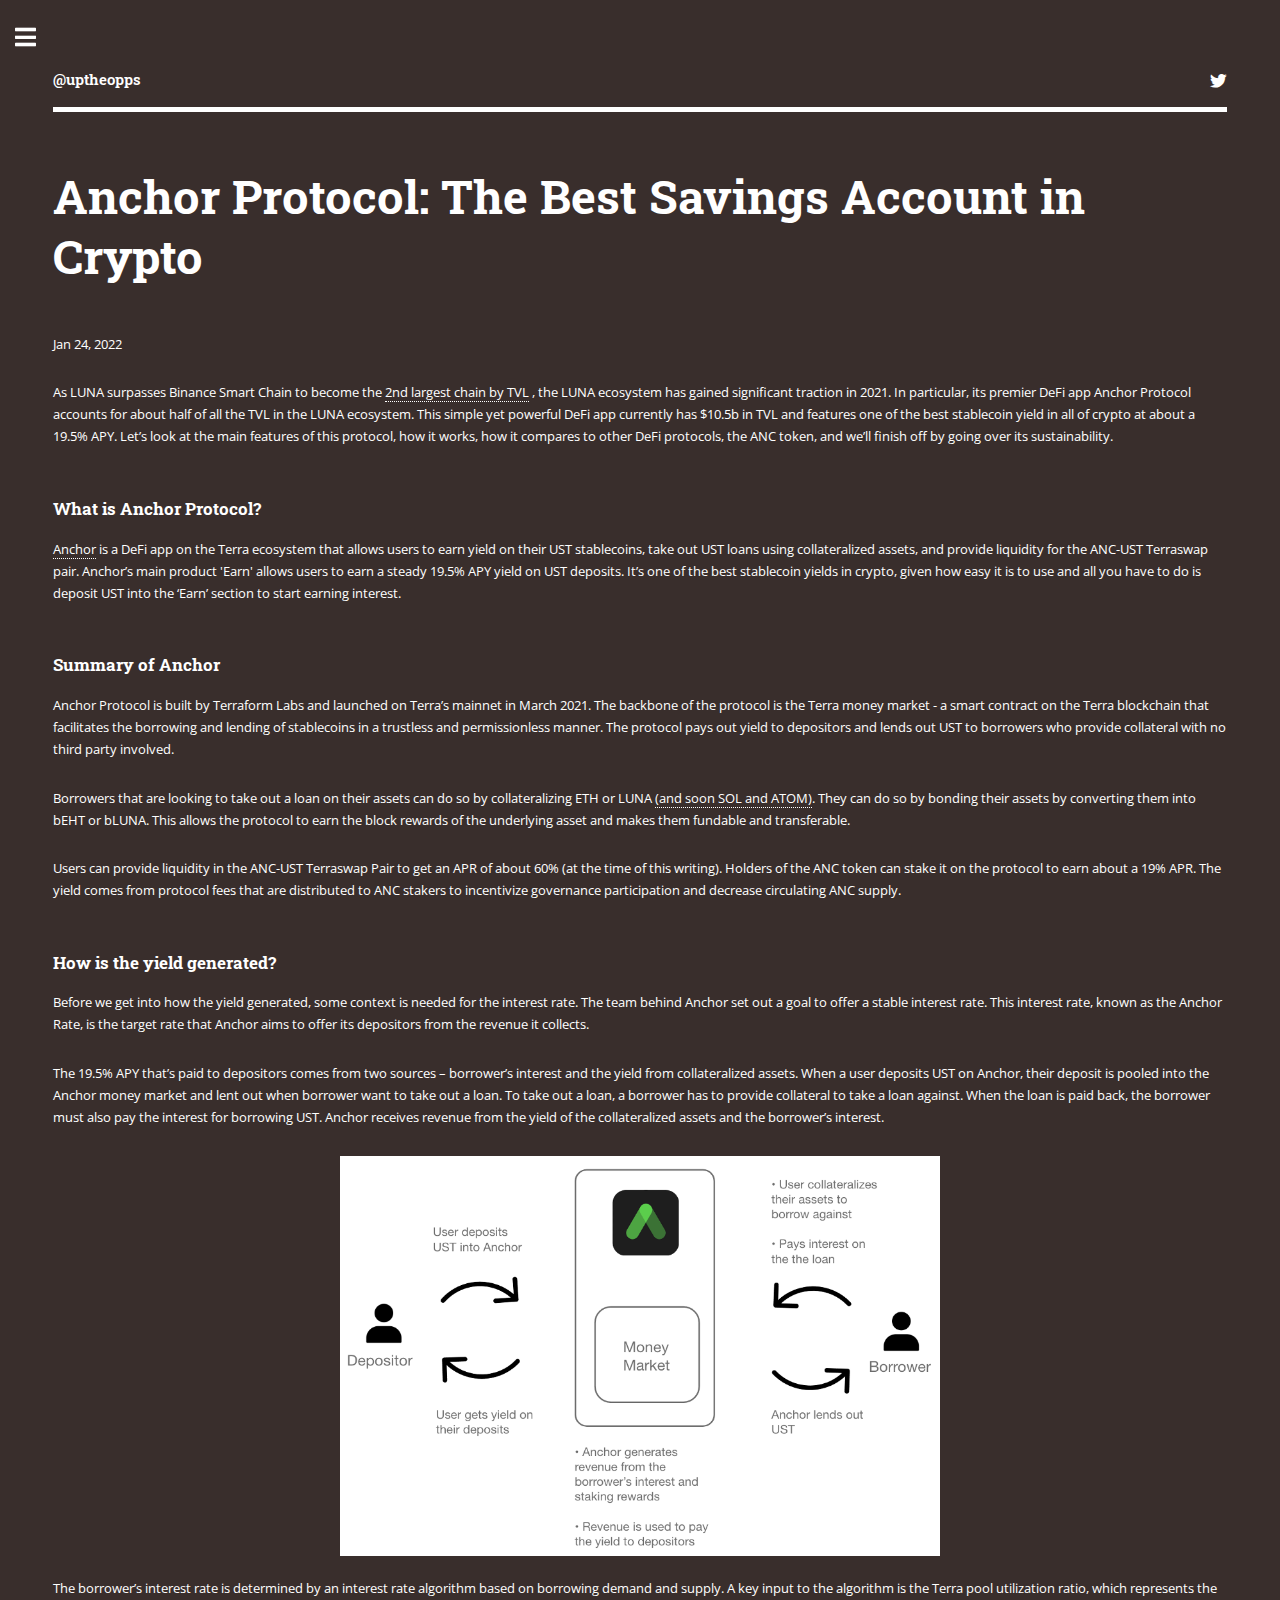
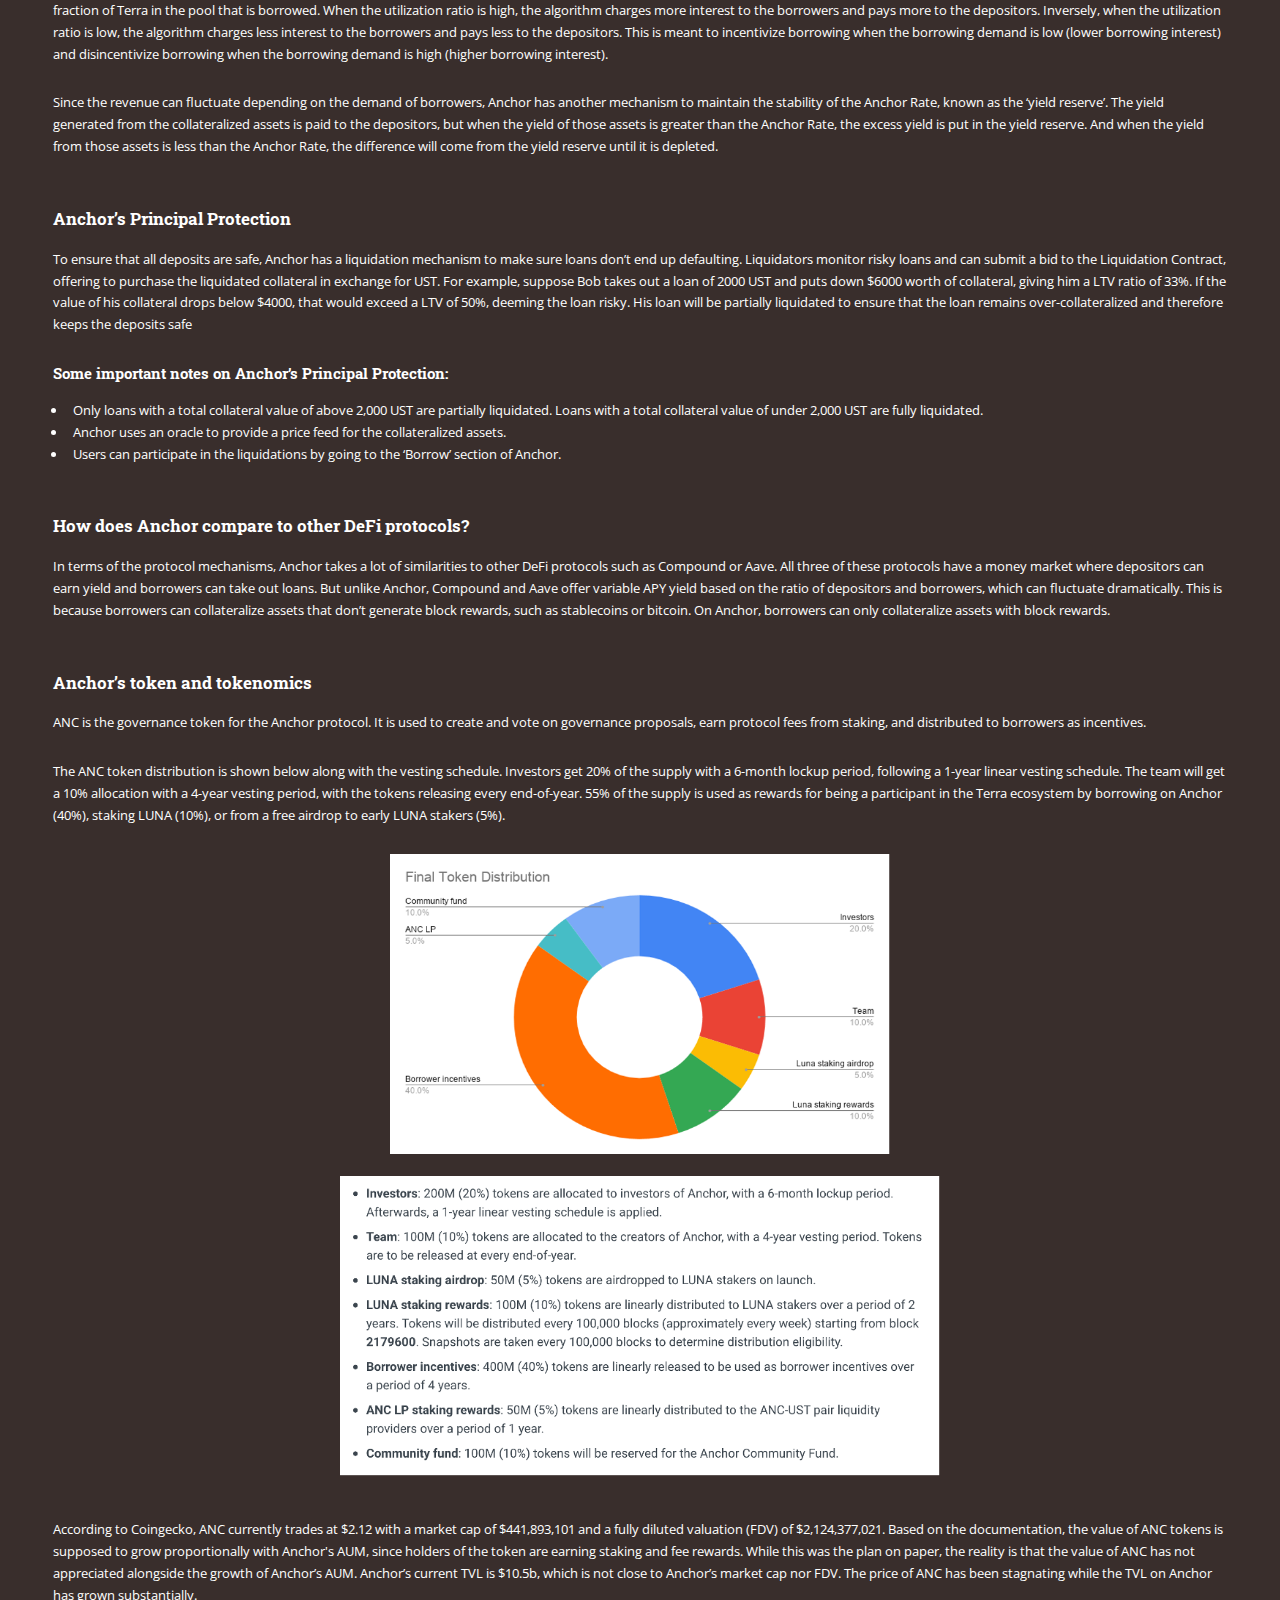
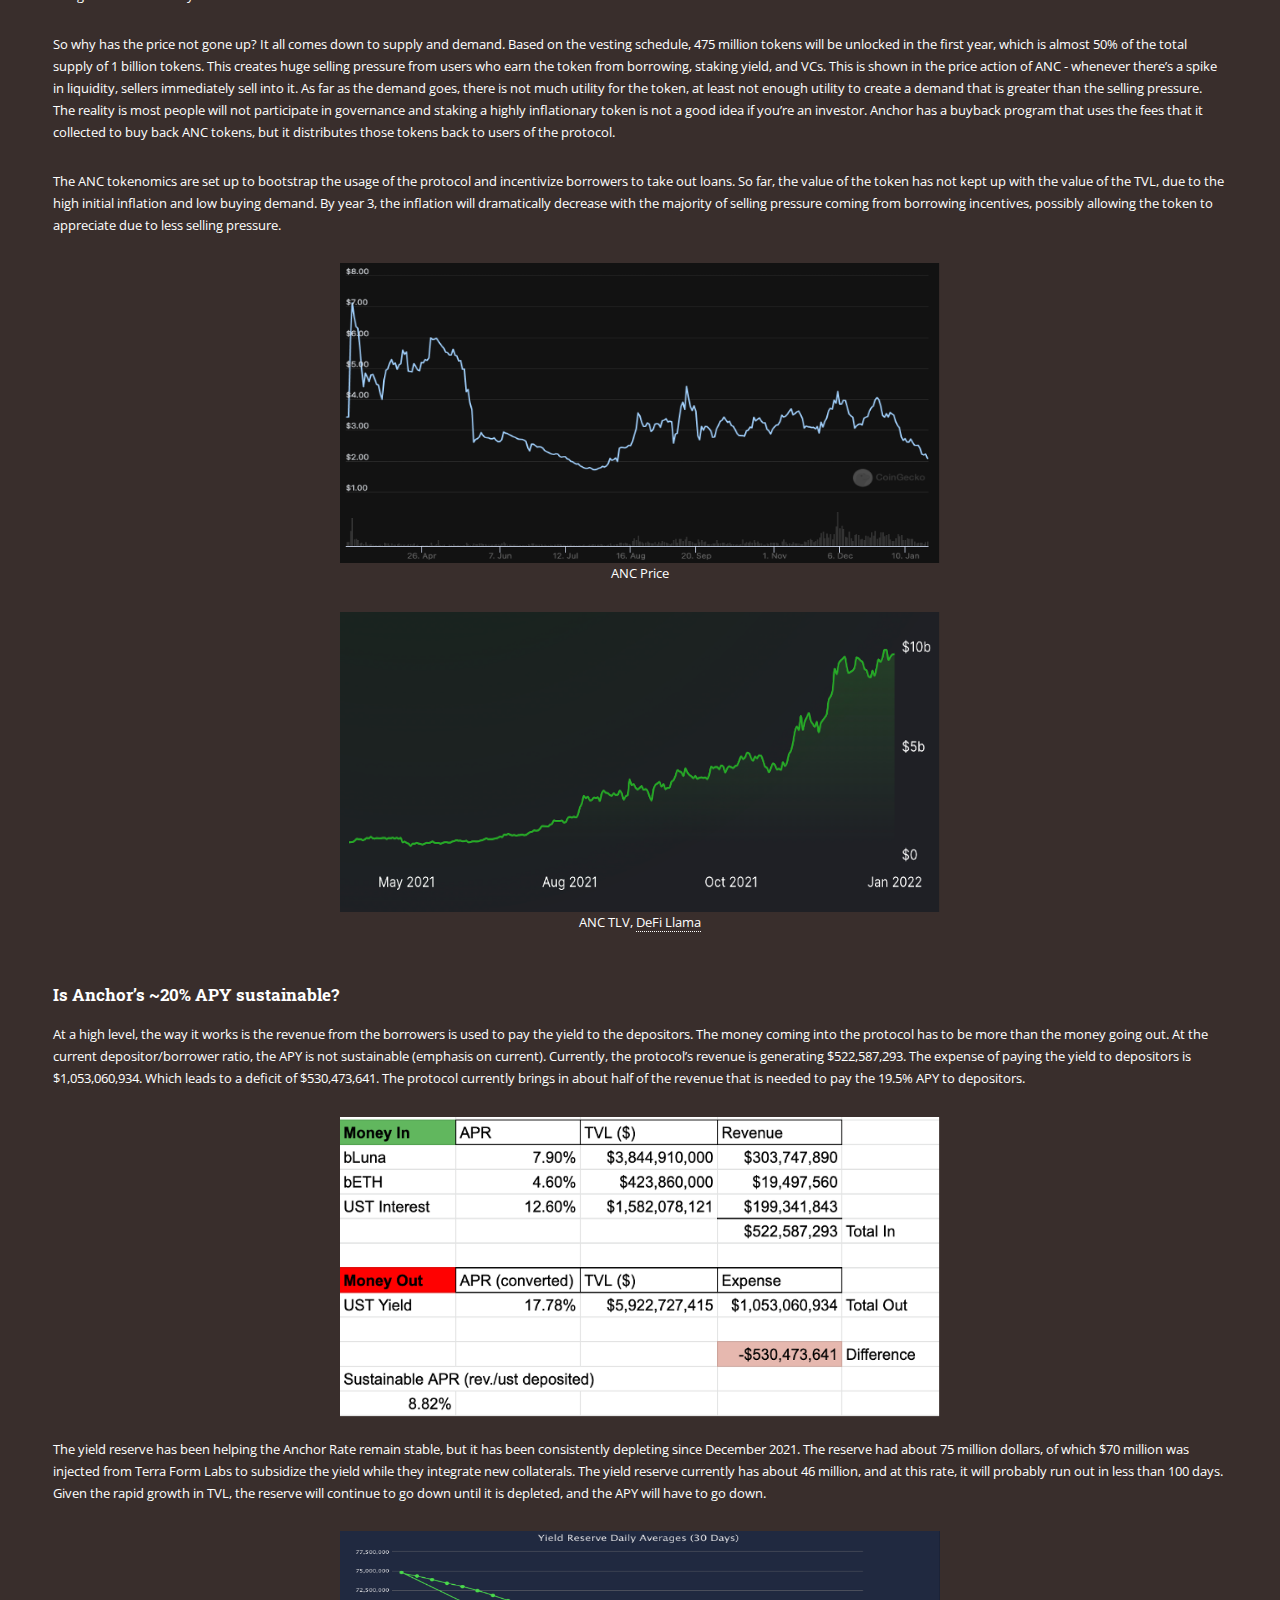
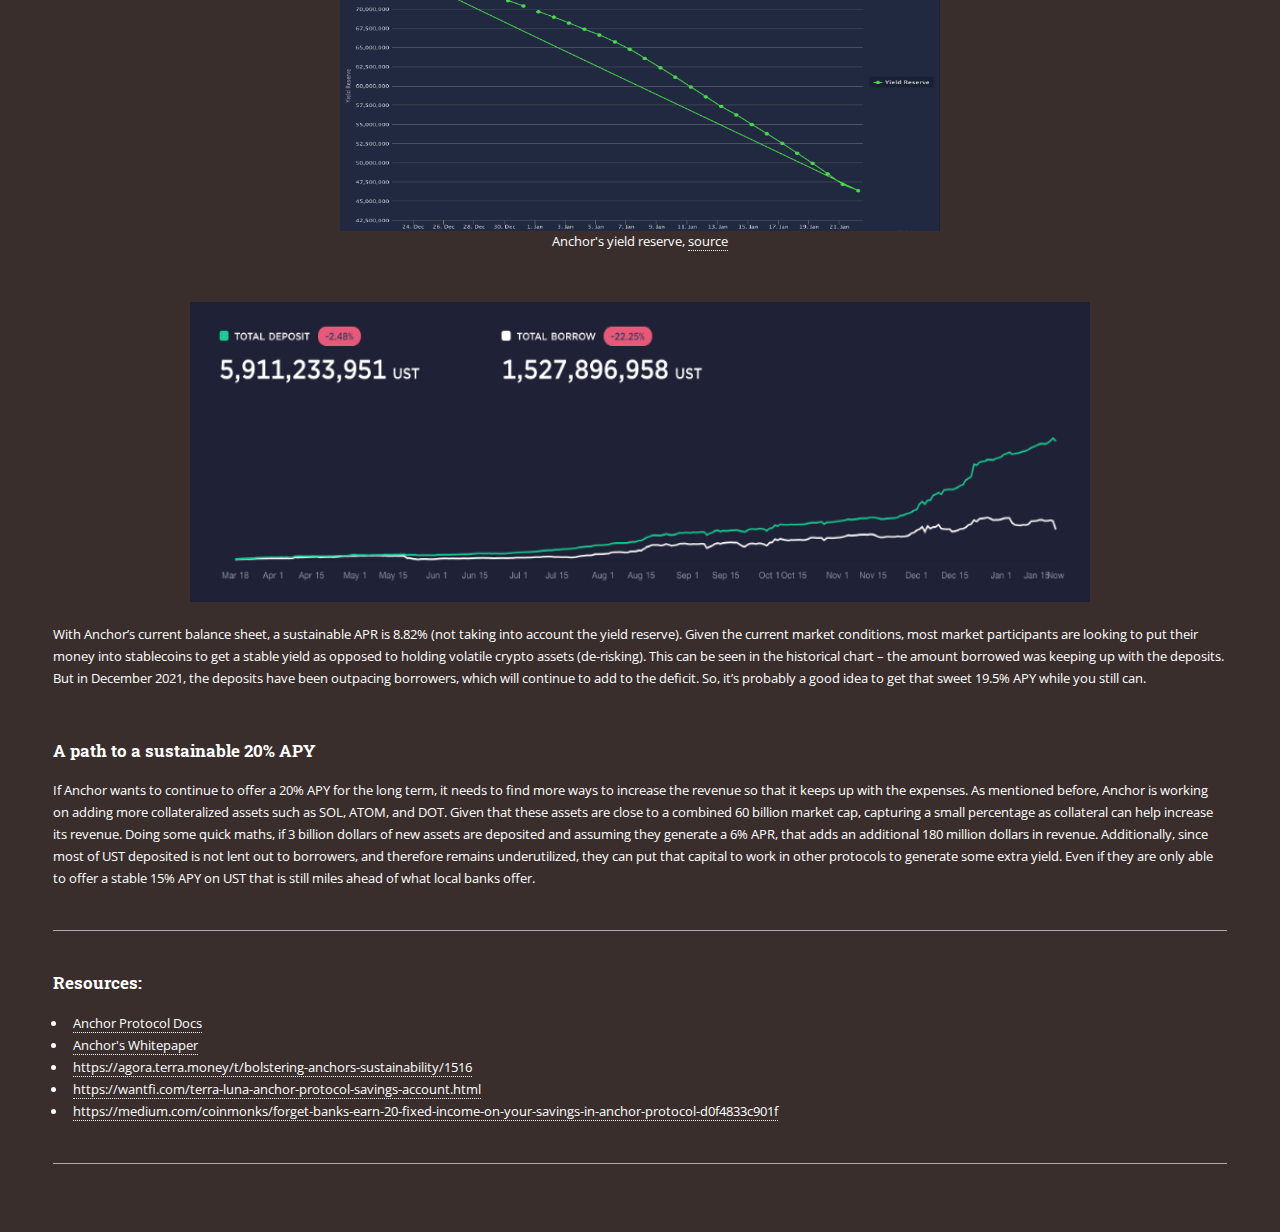
==== commit 49b83231: "updates" ====
--- a/anchor_protocol_overview.html
+++ b/anchor_protocol_overview.html
@@ -42,13 +42,15 @@
 									<p><a href="https://www.anchorprotocol.com" target="_blank">Anchor</a>  is a DeFi app on the Terra ecosystem that allows users to earn yield on their UST stablecoins, take out UST loans using collateralized assets, and provide liquidity for the ANC-UST Terraswap pair. Anchor’s main product 'Earn' allows users to earn a steady 19.5% APY yield on UST deposits. It’s one of the best stablecoin yields in crypto, given how easy it is to use and all you have to do is deposit UST into the ‘Earn’ section to start earning interest.</p>
 									<br>
 									<h3>Summary of Anchor</h3>
-									<p>Anchor Protocol is built by Terraform Labs and was on Terra’s mainnet in March 2021. The backbone of the protocol is the Terra money market - a smart contract on the Terra blockchain that facilitates the borrowing and lending of stablecoins in a trustless and permissionless manner. The protocol pays out yield to depositors and lends out UST to borrowers who provide collateral with no third party involved.</p>
+									<p>Anchor Protocol is built by Terraform Labs and launched on Terra’s mainnet in March 2021. The backbone of the protocol is the Terra money market - a smart contract on the Terra blockchain that facilitates the borrowing and lending of stablecoins in a trustless and permissionless manner. The protocol pays out yield to depositors and lends out UST to borrowers who provide collateral with no third party involved.</p>
 									<p>Borrowers that are looking to take out a loan on their assets can do so by collateralizing ETH or LUNA <a href="https://twitter.com/anchor_protocol/status/1480732478478307330" target=_blank>(and soon SOL and ATOM)</a>. They can do so by bonding their assets by converting them into bEHT or bLUNA. This allows the protocol to earn the block rewards of the underlying asset and makes them fundable and transferable.</p>
 									<p>Users can provide liquidity in the ANC-UST Terraswap Pair to get an APR of about 60% (at the time of this writing). Holders of the ANC token can stake it on the protocol to earn about a 19% APR. The yield comes from protocol fees that are distributed to ANC stakers to incentivize governance participation and decrease circulating ANC supply.</p>
 									<br>
 									<h3>How is the yield generated?</h3>
 									<p>Before we get into how the yield generated, some context is needed for the interest rate. The team behind Anchor set out a goal to offer a stable interest rate. This interest rate, known as the Anchor Rate, is the target rate that Anchor aims to offer its depositors from the revenue it collects.</p>
 									<p>The 19.5% APY that’s paid to depositors comes from two sources – borrower’s interest and the yield from collateralized assets. When a user deposits UST on Anchor, their deposit is pooled into the Anchor money market and lent out when borrower want to take out a loan. To take out a loan, a borrower has to provide collateral to take a loan against. When the loan is paid back, the borrower must also pay the interest for borrowing UST. Anchor receives revenue from the yield of the collateralized assets and the borrower’s interest.</p>
+									<img src="images/anc_diagram.png" alt="anc_diagram" width="600" height="400">
+									<br>
 									<p>The borrower’s interest rate is determined by an interest rate algorithm based on borrowing demand and supply. A key input to the algorithm is the Terra pool utilization ratio, which represents the fraction of Terra in the pool that is borrowed. When the utilization ratio is high, the algorithm charges more interest to the borrowers and pays more to the depositors. Inversely, when the utilization ratio is low, the algorithm charges less interest to the borrowers and pays less to the depositors. This is meant to incentivize borrowing when the borrowing demand is low (lower borrowing interest) and disincentivize borrowing when the borrowing demand is high (higher borrowing interest).</p>
 									<p>Since the revenue can fluctuate depending on the demand of borrowers, Anchor has another mechanism to maintain the stability of the Anchor Rate, known as the ‘yield reserve’. The yield generated from the collateralized assets is paid to the depositors, but when the yield of those assets is greater than the Anchor Rate, the excess yield is put in the yield reserve. And when the yield from those assets is less than the Anchor Rate, the difference will come from the yield reserve until it is depleted.</p>
 									<br>
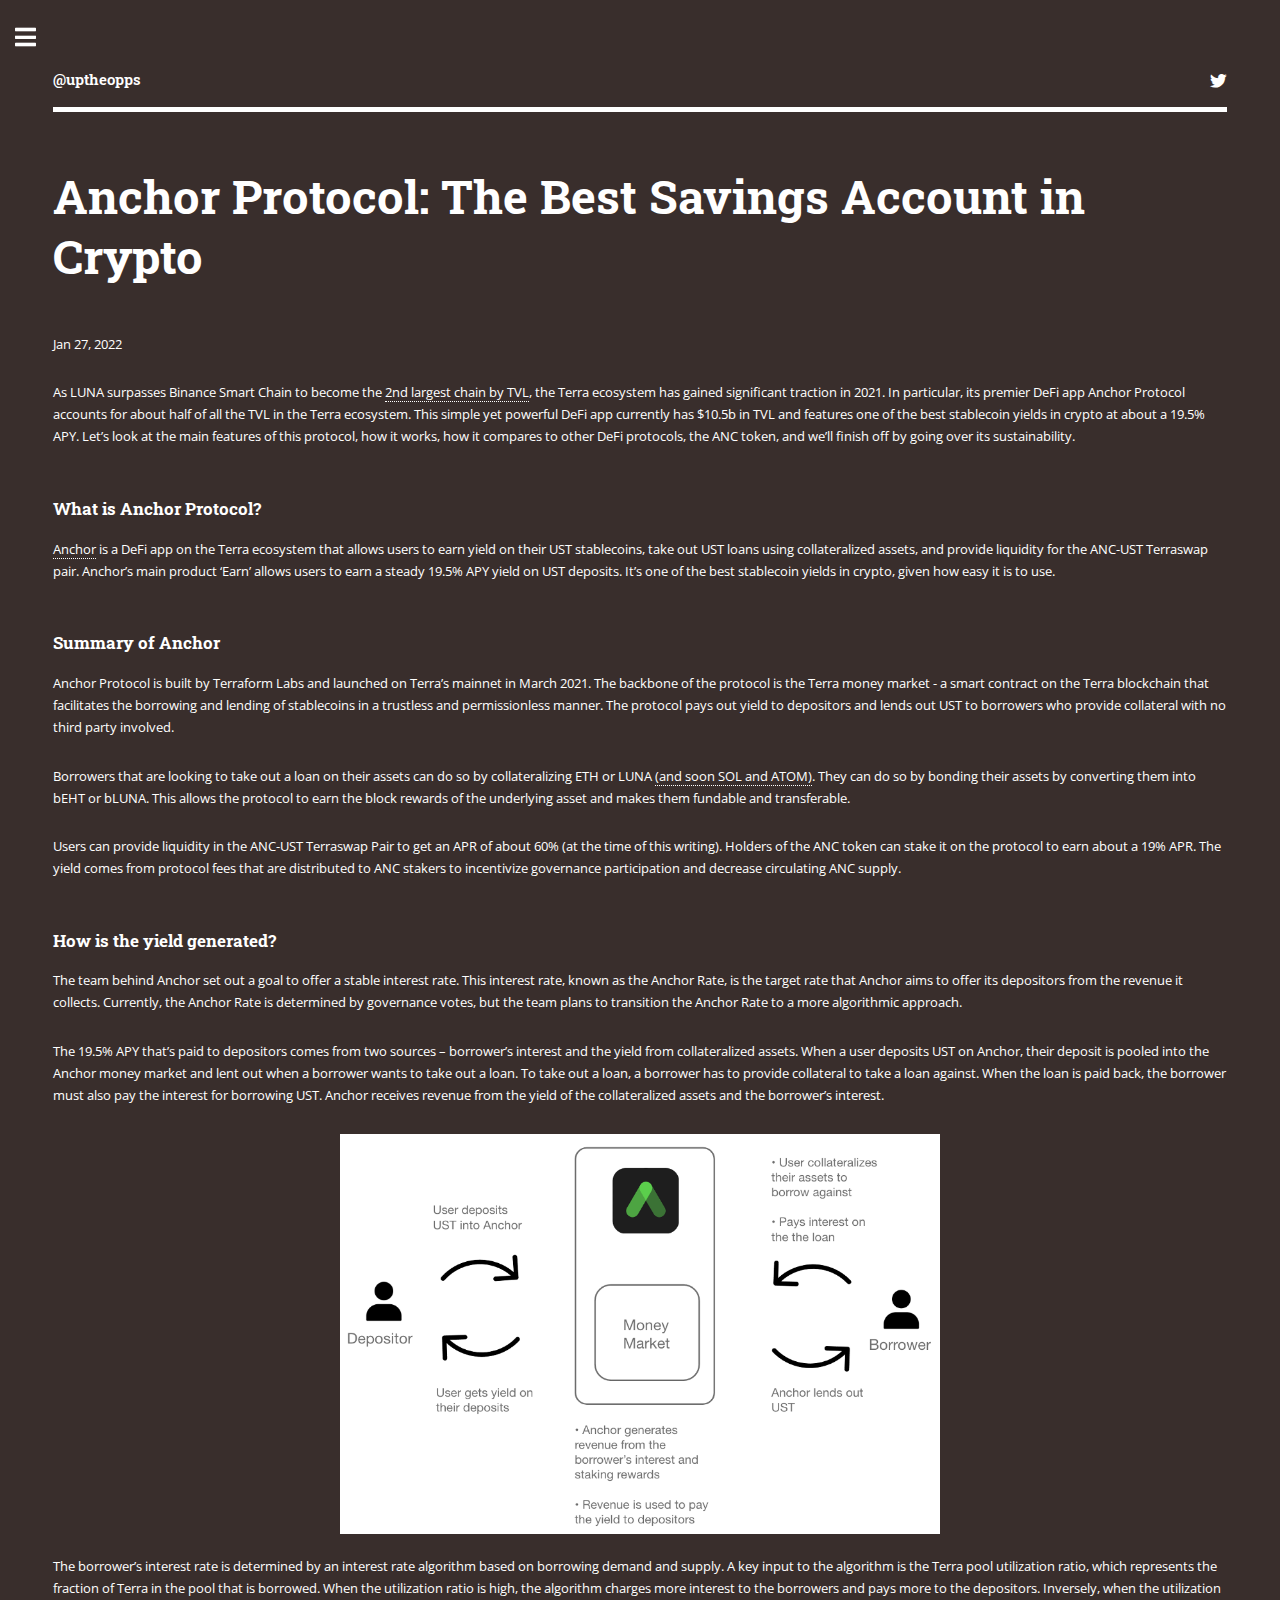
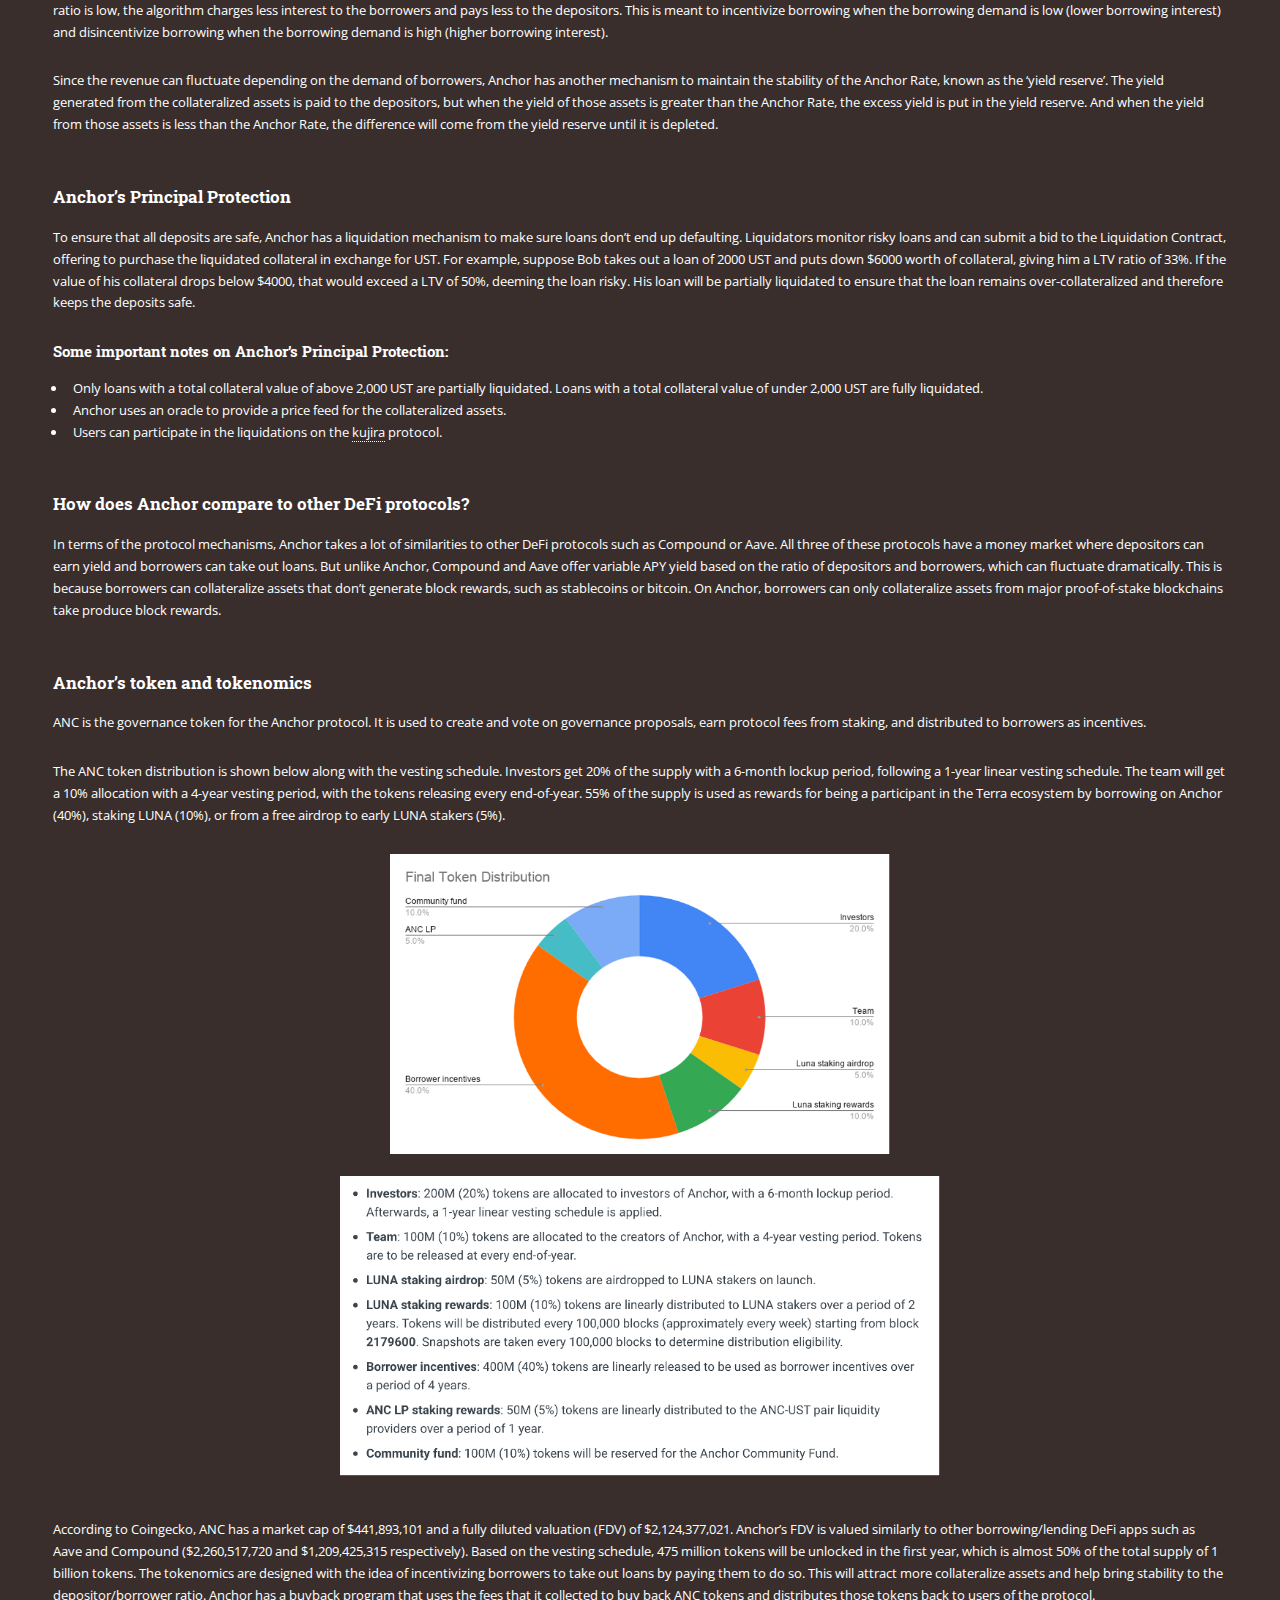
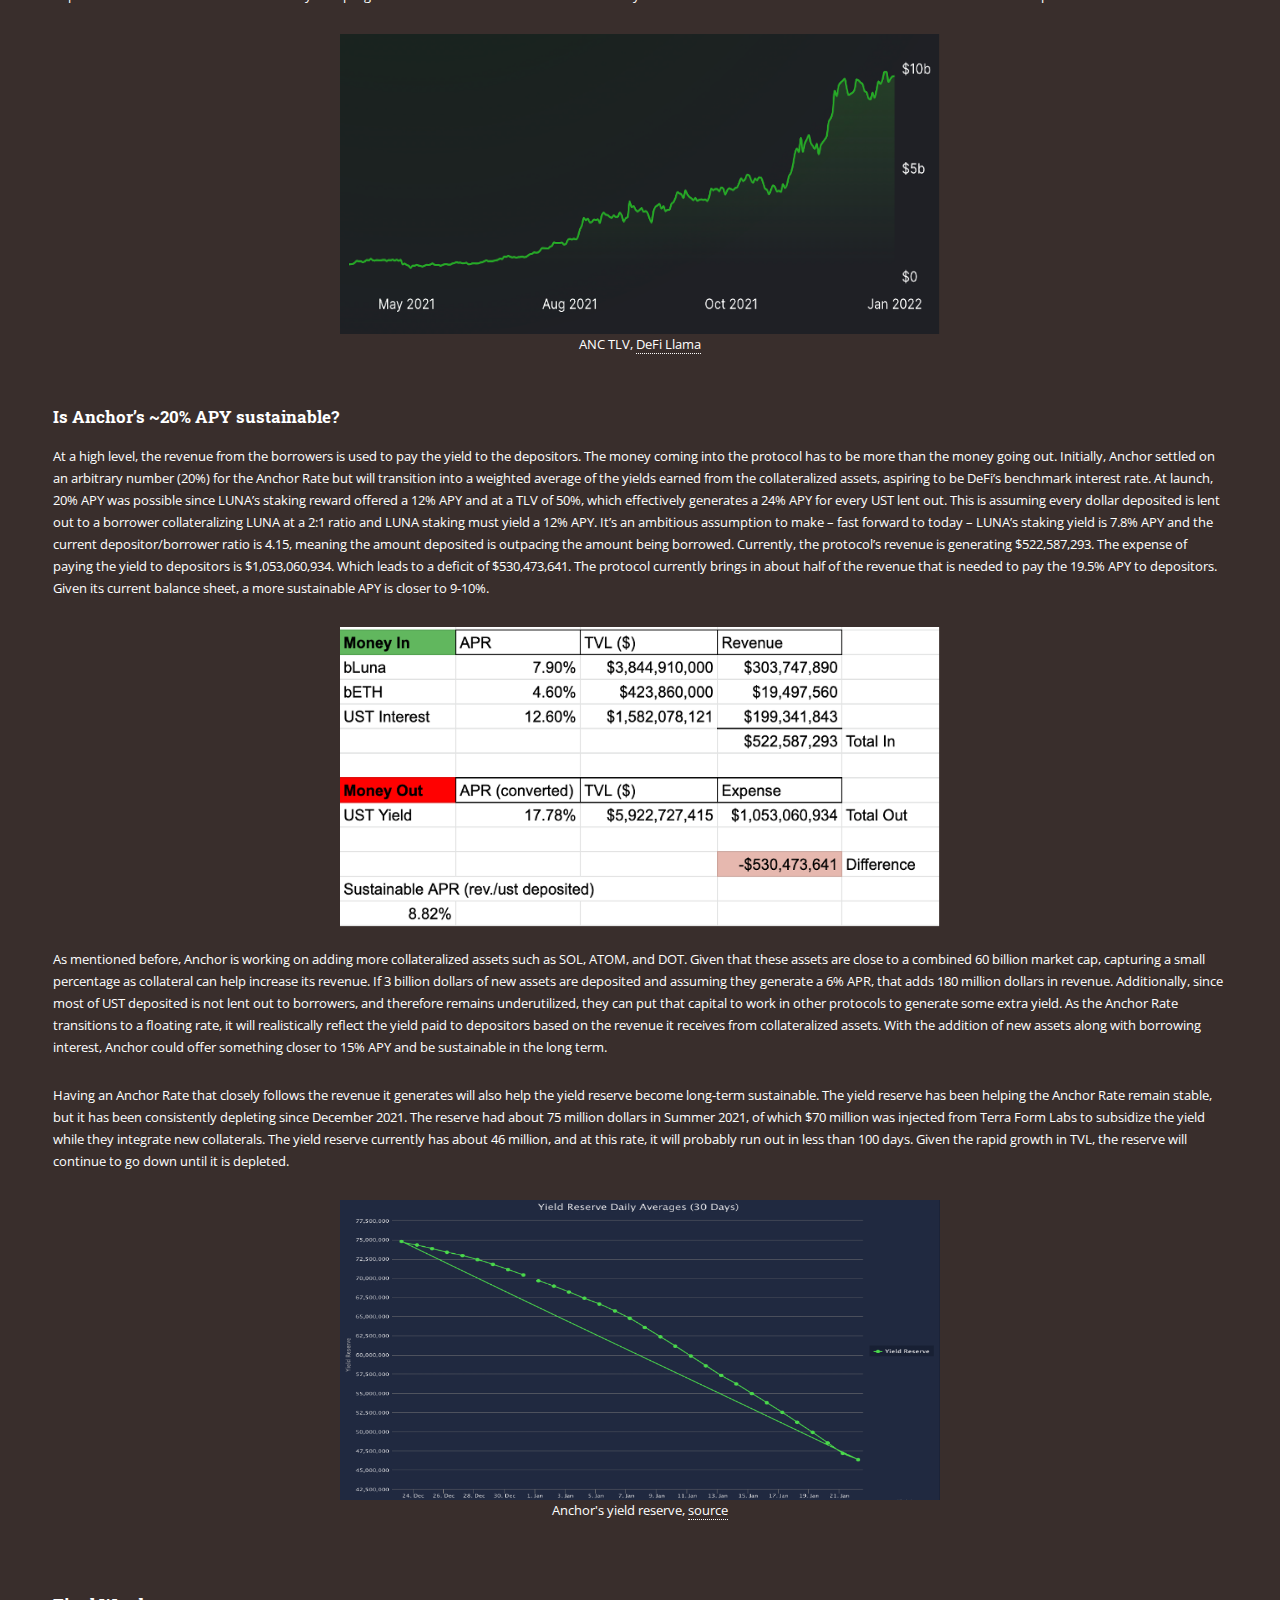
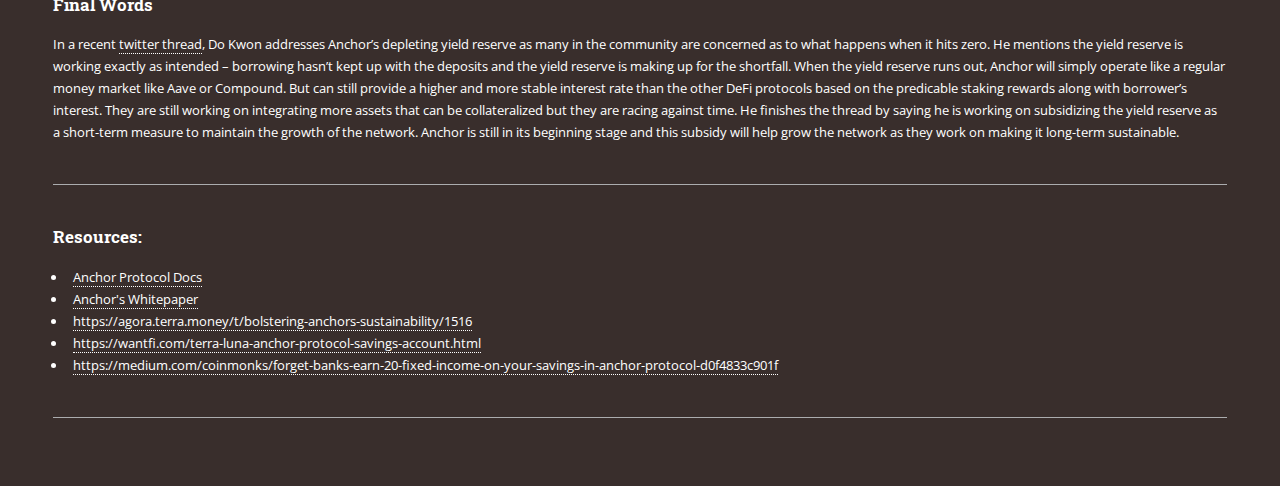
==== commit 4df68140: "version2" ====
--- a/anchor_protocol_overview.html
+++ b/anchor_protocol_overview.html
@@ -34,37 +34,36 @@
 										<h1>Anchor Protocol: The Best Savings Account in Crypto</h1>
 									</header>
 
-									<p>Jan 24, 2022</p>
-
-									<p>As LUNA surpasses Binance Smart Chain to become the <a href="https://www.coindesk.com/markets/2021/12/21/terra-becomes-second-largest-defi-protocol-surpassing-binance-smart-chain/" target="_blank">2nd largest chain by TVL</a> , the LUNA ecosystem has gained significant traction in 2021. In particular, its premier DeFi app Anchor Protocol accounts for about half of all the TVL in the LUNA ecosystem. This simple yet powerful DeFi app currently has $10.5b in TVL and features one of the best stablecoin yield in all of crypto at about a 19.5% APY. Let’s look at the main features of this protocol, how it works, how it compares to other DeFi protocols, the ANC token, and we’ll finish off by going over its sustainability.</p>
+									<p>Jan 27, 2022</p>
+									<p>As LUNA surpasses Binance Smart Chain to become the <a href="https://www.coindesk.com/markets/2021/12/21/terra-becomes-second-largest-defi-protocol-surpassing-binance-smart-chain/" target="_blank">2nd largest chain by TVL</a>, the Terra ecosystem has gained significant traction in 2021. In particular, its premier DeFi app Anchor Protocol accounts for about half of all the TVL in the Terra ecosystem. This simple yet powerful DeFi app currently has $10.5b in TVL and features one of the best stablecoin yields in crypto at about a 19.5% APY. Let’s look at the main features of this protocol, how it works, how it compares to other DeFi protocols, the ANC token, and we’ll finish off by going over its sustainability.</p>
 									<br>
 									<h3>What is Anchor Protocol?</h3>
-									<p><a href="https://www.anchorprotocol.com" target="_blank">Anchor</a>  is a DeFi app on the Terra ecosystem that allows users to earn yield on their UST stablecoins, take out UST loans using collateralized assets, and provide liquidity for the ANC-UST Terraswap pair. Anchor’s main product 'Earn' allows users to earn a steady 19.5% APY yield on UST deposits. It’s one of the best stablecoin yields in crypto, given how easy it is to use and all you have to do is deposit UST into the ‘Earn’ section to start earning interest.</p>
+									<p><a href="https://www.anchorprotocol.com" target="_blank">Anchor</a> is a DeFi app on the Terra ecosystem that allows users to earn yield on their UST stablecoins, take out UST loans using collateralized assets, and provide liquidity for the ANC-UST Terraswap pair. Anchor’s main product ‘Earn’ allows users to earn a steady 19.5% APY yield on UST deposits. It’s one of the best stablecoin yields in crypto, given how easy it is to use.</p>
 									<br>
 									<h3>Summary of Anchor</h3>
-									<p>Anchor Protocol is built by Terraform Labs and launched on Terra’s mainnet in March 2021. The backbone of the protocol is the Terra money market - a smart contract on the Terra blockchain that facilitates the borrowing and lending of stablecoins in a trustless and permissionless manner. The protocol pays out yield to depositors and lends out UST to borrowers who provide collateral with no third party involved.</p>
+									<p>Anchor Protocol is built by Terraform Labs and launched on Terra’s mainnet in March 2021. The backbone of the protocol is the Terra money market - a smart contract on the Terra blockchain that facilitates the borrowing and lending of stablecoins in a trustless and permissionless manner. The protocol pays out yield to depositors and lends out UST to borrowers who provide collateral with no third party involved. </p>
 									<p>Borrowers that are looking to take out a loan on their assets can do so by collateralizing ETH or LUNA <a href="https://twitter.com/anchor_protocol/status/1480732478478307330" target=_blank>(and soon SOL and ATOM)</a>. They can do so by bonding their assets by converting them into bEHT or bLUNA. This allows the protocol to earn the block rewards of the underlying asset and makes them fundable and transferable.</p>
 									<p>Users can provide liquidity in the ANC-UST Terraswap Pair to get an APR of about 60% (at the time of this writing). Holders of the ANC token can stake it on the protocol to earn about a 19% APR. The yield comes from protocol fees that are distributed to ANC stakers to incentivize governance participation and decrease circulating ANC supply.</p>
 									<br>
 									<h3>How is the yield generated?</h3>
-									<p>Before we get into how the yield generated, some context is needed for the interest rate. The team behind Anchor set out a goal to offer a stable interest rate. This interest rate, known as the Anchor Rate, is the target rate that Anchor aims to offer its depositors from the revenue it collects.</p>
-									<p>The 19.5% APY that’s paid to depositors comes from two sources – borrower’s interest and the yield from collateralized assets. When a user deposits UST on Anchor, their deposit is pooled into the Anchor money market and lent out when borrower want to take out a loan. To take out a loan, a borrower has to provide collateral to take a loan against. When the loan is paid back, the borrower must also pay the interest for borrowing UST. Anchor receives revenue from the yield of the collateralized assets and the borrower’s interest.</p>
+									<p>The team behind Anchor set out a goal to offer a stable interest rate. This interest rate, known as the Anchor Rate, is the target rate that Anchor aims to offer its depositors from the revenue it collects. Currently, the Anchor Rate is determined by governance votes, but the team plans to transition the Anchor Rate to a more algorithmic approach.</p>
+									<p>The 19.5% APY that’s paid to depositors comes from two sources – borrower’s interest and the yield from collateralized assets. When a user deposits UST on Anchor, their deposit is pooled into the Anchor money market and lent out when a borrower wants to take out a loan. To take out a loan, a borrower has to provide collateral to take a loan against. When the loan is paid back, the borrower must also pay the interest for borrowing UST. Anchor receives revenue from the yield of the collateralized assets and the borrower’s interest.</p>
 									<img src="images/anc_diagram.png" alt="anc_diagram" width="600" height="400">
 									<br>
 									<p>The borrower’s interest rate is determined by an interest rate algorithm based on borrowing demand and supply. A key input to the algorithm is the Terra pool utilization ratio, which represents the fraction of Terra in the pool that is borrowed. When the utilization ratio is high, the algorithm charges more interest to the borrowers and pays more to the depositors. Inversely, when the utilization ratio is low, the algorithm charges less interest to the borrowers and pays less to the depositors. This is meant to incentivize borrowing when the borrowing demand is low (lower borrowing interest) and disincentivize borrowing when the borrowing demand is high (higher borrowing interest).</p>
 									<p>Since the revenue can fluctuate depending on the demand of borrowers, Anchor has another mechanism to maintain the stability of the Anchor Rate, known as the ‘yield reserve’. The yield generated from the collateralized assets is paid to the depositors, but when the yield of those assets is greater than the Anchor Rate, the excess yield is put in the yield reserve. And when the yield from those assets is less than the Anchor Rate, the difference will come from the yield reserve until it is depleted.</p>
 									<br>
 									<h3>Anchor’s Principal Protection</h3>
-									<p>To ensure that all deposits are safe, Anchor has a liquidation mechanism to make sure loans don’t end up defaulting. Liquidators monitor risky loans and can submit a bid to the Liquidation Contract, offering to purchase the liquidated collateral in exchange for UST. For example, suppose Bob takes out a loan of 2000 UST and puts down $6000 worth of collateral, giving him a LTV ratio of 33%. If the value of his collateral drops below $4000, that would exceed a LTV of 50%, deeming the loan risky. His loan will be partially liquidated to ensure that the loan remains over-collateralized and therefore keeps the deposits safe</p>
+									<p>To ensure that all deposits are safe, Anchor has a liquidation mechanism to make sure loans don’t end up defaulting. Liquidators monitor risky loans and can submit a bid to the Liquidation Contract, offering to purchase the liquidated collateral in exchange for UST. For example, suppose Bob takes out a loan of 2000 UST and puts down $6000 worth of collateral, giving him a LTV ratio of 33%. If the value of his collateral drops below $4000, that would exceed a LTV of 50%, deeming the loan risky. His loan will be partially liquidated to ensure that the loan remains over-collateralized and therefore keeps the deposits safe.</p>
 									<h4>Some important notes on Anchor’s Principal Protection:</h4>
 									<ul>
 										<li>Only loans with a total collateral value of above 2,000 UST are partially liquidated. Loans with a total collateral value of under 2,000 UST are fully liquidated.</li>
 										<li>Anchor uses an oracle to provide a price feed for the collateralized assets.</li>
-										<li>Users can participate in the liquidations by going to the ‘Borrow’ section of Anchor.</li>
+										<li>Users can participate in the liquidations on the <a href="https://orca.kujira.app/" target="_blank">kujira</a> protocol.</li>
 									</ul>
 									<br>
 									<h3>How does Anchor compare to other DeFi protocols?</h3>
-									<p>In terms of the protocol mechanisms, Anchor takes a lot of similarities to other DeFi protocols such as Compound or Aave. All three of these protocols have a money market where depositors can earn yield and borrowers can take out loans. But unlike Anchor, Compound and Aave offer variable APY yield based on the ratio of depositors and borrowers, which can fluctuate dramatically. This is because borrowers can collateralize assets that don’t generate block rewards, such as stablecoins or bitcoin. On Anchor, borrowers can only collateralize assets with block rewards.</p>
+									<p>In terms of the protocol mechanisms, Anchor takes a lot of similarities to other DeFi protocols such as Compound or Aave. All three of these protocols have a money market where depositors can earn yield and borrowers can take out loans. But unlike Anchor, Compound and Aave offer variable APY yield based on the ratio of depositors and borrowers, which can fluctuate dramatically. This is because borrowers can collateralize assets that don’t generate block rewards, such as stablecoins or bitcoin. On Anchor, borrowers can only collateralize assets from major proof-of-stake blockchains take produce block rewards.</p>
 									<br>
 									<h3>Anchor’s token and tokenomics</h3>
 									<p>ANC is the governance token for the Anchor protocol. It is used to create and vote on governance proposals, earn protocol fees from staking, and distributed to borrowers as incentives.</p>
@@ -74,28 +73,22 @@
 									<img src="images/anc_vesting_schedule.png" alt="anc_vesting_schedule" width="600" height="300">
 									<br>
 									<br>
-									<p>According to Coingecko, ANC currently trades at $2.12 with a market cap of $441,893,101 and a fully diluted valuation (FDV) of $2,124,377,021. Based on the documentation, the value of ANC tokens is supposed to grow proportionally with Anchor's AUM, since holders of the token are earning staking and fee rewards. While this was the plan on paper, the reality is that the value of ANC has not appreciated alongside the growth of Anchor’s AUM. Anchor’s current TVL is $10.5b, which is not close to Anchor’s market cap nor FDV. The price of ANC has been stagnating while the TVL on Anchor has grown substantially.</p>
-									<p>So why has the price not gone up? It all comes down to supply and demand. Based on the vesting schedule, 475 million tokens will be unlocked in the first year, which is almost 50% of the total supply of 1 billion tokens. This creates huge selling pressure from users who earn the token from borrowing, staking yield, and VCs. This is shown in the price action of ANC - whenever there’s a spike in liquidity, sellers immediately sell into it. As far as the demand goes, there is not much utility for the token, at least not enough utility to create a demand that is greater than the selling pressure. The reality is most people will not participate in governance and staking a highly inflationary token is not a good idea if you’re an investor. Anchor has a buyback program that uses the fees that it collected to buy back ANC tokens, but it distributes those tokens back to users of the protocol.</p>
-									<p>The ANC tokenomics are set up to bootstrap the usage of the protocol and incentivize borrowers to take out loans. So far, the value of the token has not kept up with the value of the TVL, due to the high initial inflation and low buying demand. By year 3, the inflation will dramatically decrease with the majority of selling pressure coming from borrowing incentives, possibly allowing the token to appreciate due to less selling pressure.</p>
-									<img src="images/anc_price.png" alt="anc_price" width="600" height="300">
-									<p style="text-align:center">ANC Price</p>
+									<p>According to Coingecko, ANC has a market cap of $441,893,101 and a fully diluted valuation (FDV) of $2,124,377,021. Anchor’s FDV is valued similarly to other borrowing/lending DeFi apps such as Aave and Compound ($2,260,517,720 and $1,209,425,315 respectively). Based on the vesting schedule, 475 million tokens will be unlocked in the first year, which is almost 50% of the total supply of 1 billion tokens. The tokenomics are designed with the idea of incentivizing borrowers to take out loans by paying them to do so. This will attract more collateralize assets and help bring stability to the depositor/borrower ratio. Anchor has a buyback program that uses the fees that it collected to buy back ANC tokens and distributes those tokens back to users of the protocol.</p>
 									<img src="images/anc_tvl.png" alt="anc_tvl" width="600" height="300" class="center">
 									<p style="text-align:center">ANC TLV, <a href="https://defillama.com/protocol/anchor" target="_blank">DeFi Llama</a></p>
 									<br>
 									<h3>Is Anchor’s ~20% APY sustainable?</h3>
-									<p>At a high level, the way it works is the revenue from the borrowers is used to pay the yield to the depositors. The money coming into the protocol has to be more than the money going out. At the current depositor/borrower ratio, the APY is not sustainable (emphasis on current). Currently, the protocol’s revenue is generating $522,587,293. The expense of paying the yield to depositors is $1,053,060,934. Which leads to a deficit of $530,473,641. The protocol currently brings in about half of the revenue that is needed to pay the 19.5% APY to depositors.</p>
+									<p>At a high level, the revenue from the borrowers is used to pay the yield to the depositors. The money coming into the protocol has to be more than the money going out. Initially, Anchor settled on an arbitrary number (20%) for the Anchor Rate but will transition into a weighted average of the yields earned from the collateralized assets, aspiring to be DeFi’s benchmark interest rate. At launch, 20% APY was possible since LUNA’s staking reward offered a 12% APY and at a TLV of 50%, which effectively generates a 24% APY for every UST lent out. This is assuming every dollar deposited is lent out to a borrower collateralizing LUNA at a 2:1 ratio and LUNA staking must yield a 12% APY. It’s an ambitious assumption to make – fast forward to today – LUNA’s staking yield is 7.8% APY and the current depositor/borrower ratio is 4.15, meaning the amount deposited is outpacing the amount being borrowed. Currently, the protocol’s revenue is generating $522,587,293. The expense of paying the yield to depositors is $1,053,060,934. Which leads to a deficit of $530,473,641. The protocol currently brings in about half of the revenue that is needed to pay the 19.5% APY to depositors. Given its current balance sheet, a more sustainable APY is closer to 9-10%.</p>
 									<img src="images/anc_balance_sheet.png" alt="anc_balance_sheet" width="600" height="300">
 									<br>
-									<p>The yield reserve has been helping the Anchor Rate remain stable, but it has been consistently depleting since December 2021. The reserve had about 75 million dollars, of which $70 million was injected from Terra Form Labs to subsidize the yield while they integrate new collaterals. The yield reserve currently has about 46 million, and at this rate, it will probably run out in less than 100 days. Given the rapid growth in TVL, the reserve will continue to go down until it is depleted, and the APY will have to go down. </p>
+									<p>As mentioned before, Anchor is working on adding more collateralized assets such as SOL, ATOM, and DOT. Given that these assets are close to a combined 60 billion market cap, capturing a small percentage as collateral can help increase its revenue. If 3 billion dollars of new assets are deposited and assuming they generate a 6% APR, that adds 180 million dollars in revenue. Additionally, since most of UST deposited is not lent out to borrowers, and therefore remains underutilized, they can put that capital to work in other protocols to generate some extra yield. As the Anchor Rate transitions to a floating rate, it will realistically reflect the yield paid to depositors based on the revenue it receives from collateralized assets. With the addition of new assets along with borrowing interest, Anchor could offer something closer to 15% APY and be sustainable in the long term.</p>
+									<p>Having an Anchor Rate that closely follows the revenue it generates will also help the yield reserve become long-term sustainable. The yield reserve has been helping the Anchor Rate remain stable, but it has been consistently depleting since December 2021. The reserve had about 75 million dollars in Summer 2021, of which $70 million was injected from Terra Form Labs to subsidize the yield while they integrate new collaterals. The yield reserve currently has about 46 million, and at this rate, it will probably run out in less than 100 days. Given the rapid growth in TVL, the reserve will continue to go down until it is depleted.</p>
 									<img src="images/anc_yield_res.png" alt="anc_yield_res" width="600" height="300">
 									<p style="text-align:center">Anchor's yield reserve, <a href="http://www.mirrortracker.info/anchor" target="_blank">source</a></p>
 									<br>
-									<img src="images/anc_borrow_deposit.png" alt="anc_borrow_deposit" width="900" height="300">
 									<br>
-									<p>With Anchor’s current balance sheet, a sustainable APR is 8.82% (not taking into account the yield reserve). Given the current market conditions, most market participants are looking to put their money into stablecoins to get a stable yield as opposed to holding volatile crypto assets (de-risking). This can be seen in the historical chart – the amount borrowed was keeping up with the deposits. But in December 2021, the deposits have been outpacing borrowers, which will continue to add to the deficit. So, it’s probably a good idea to get that sweet 19.5% APY while you still can. </p>
-									<br>
-									<h3>A path to a sustainable 20% APY</h3>
-									<p>If Anchor wants to continue to offer a 20% APY for the long term, it needs to find more ways to increase the revenue so that it keeps up with the expenses. As mentioned before, Anchor is working on adding more collateralized assets such as SOL, ATOM, and DOT. Given that these assets are close to a combined 60 billion market cap, capturing a small percentage as collateral can help increase its revenue. Doing some quick maths, if 3 billion dollars of new assets are deposited and assuming they generate a 6% APR, that adds an additional 180 million dollars in revenue. Additionally, since most of UST deposited is not lent out to borrowers, and therefore remains underutilized, they can put that capital to work in other protocols to generate some extra yield. Even if they are only able to offer a stable 15% APY on UST that is still miles ahead of what local banks offer.</p>
+									<h3>Final Words</h3>
+									<p>In a recent <a href="https://twitter.com/stablekwon/status/1486878306880286721" target="_blank">twitter thread</a>, Do Kwon addresses Anchor’s depleting yield reserve as many in the community are concerned as to what happens when it hits zero. He mentions the yield reserve is working exactly as intended – borrowing hasn’t kept up with the deposits and the yield reserve is making up for the shortfall. When the yield reserve runs out, Anchor will simply operate like a regular money market like Aave or Compound. But can still provide a higher and more stable interest rate than the other DeFi protocols based on the predicable staking rewards along with borrower’s interest. They are still working on integrating more assets that can be collateralized but they are racing against time. He finishes the thread by saying he is working on subsidizing the yield reserve as a short-term measure to maintain the growth of the network. Anchor is still in its beginning stage and this subsidy will help grow the network as they work on making it long-term sustainable.</p>
 									<hr class="major" />
 									<h3>Resources:</h3>
 									<ul>
